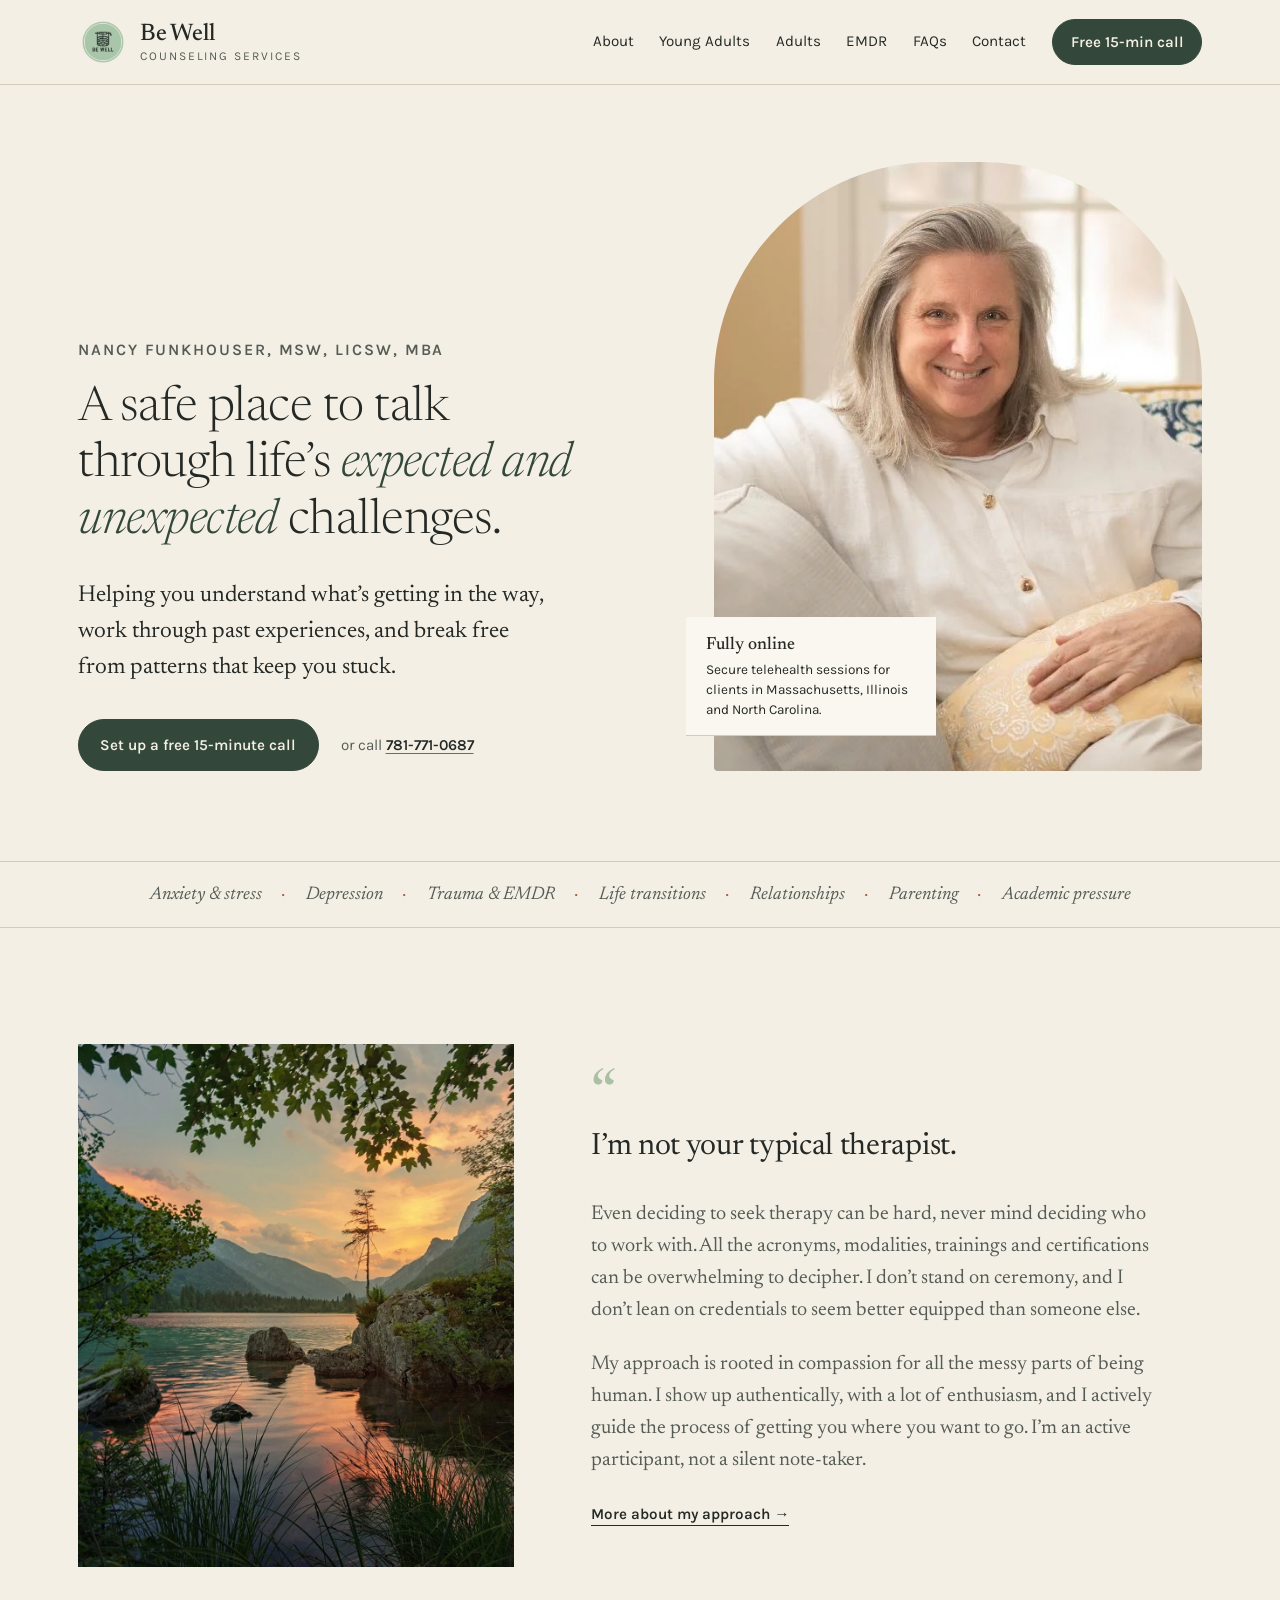
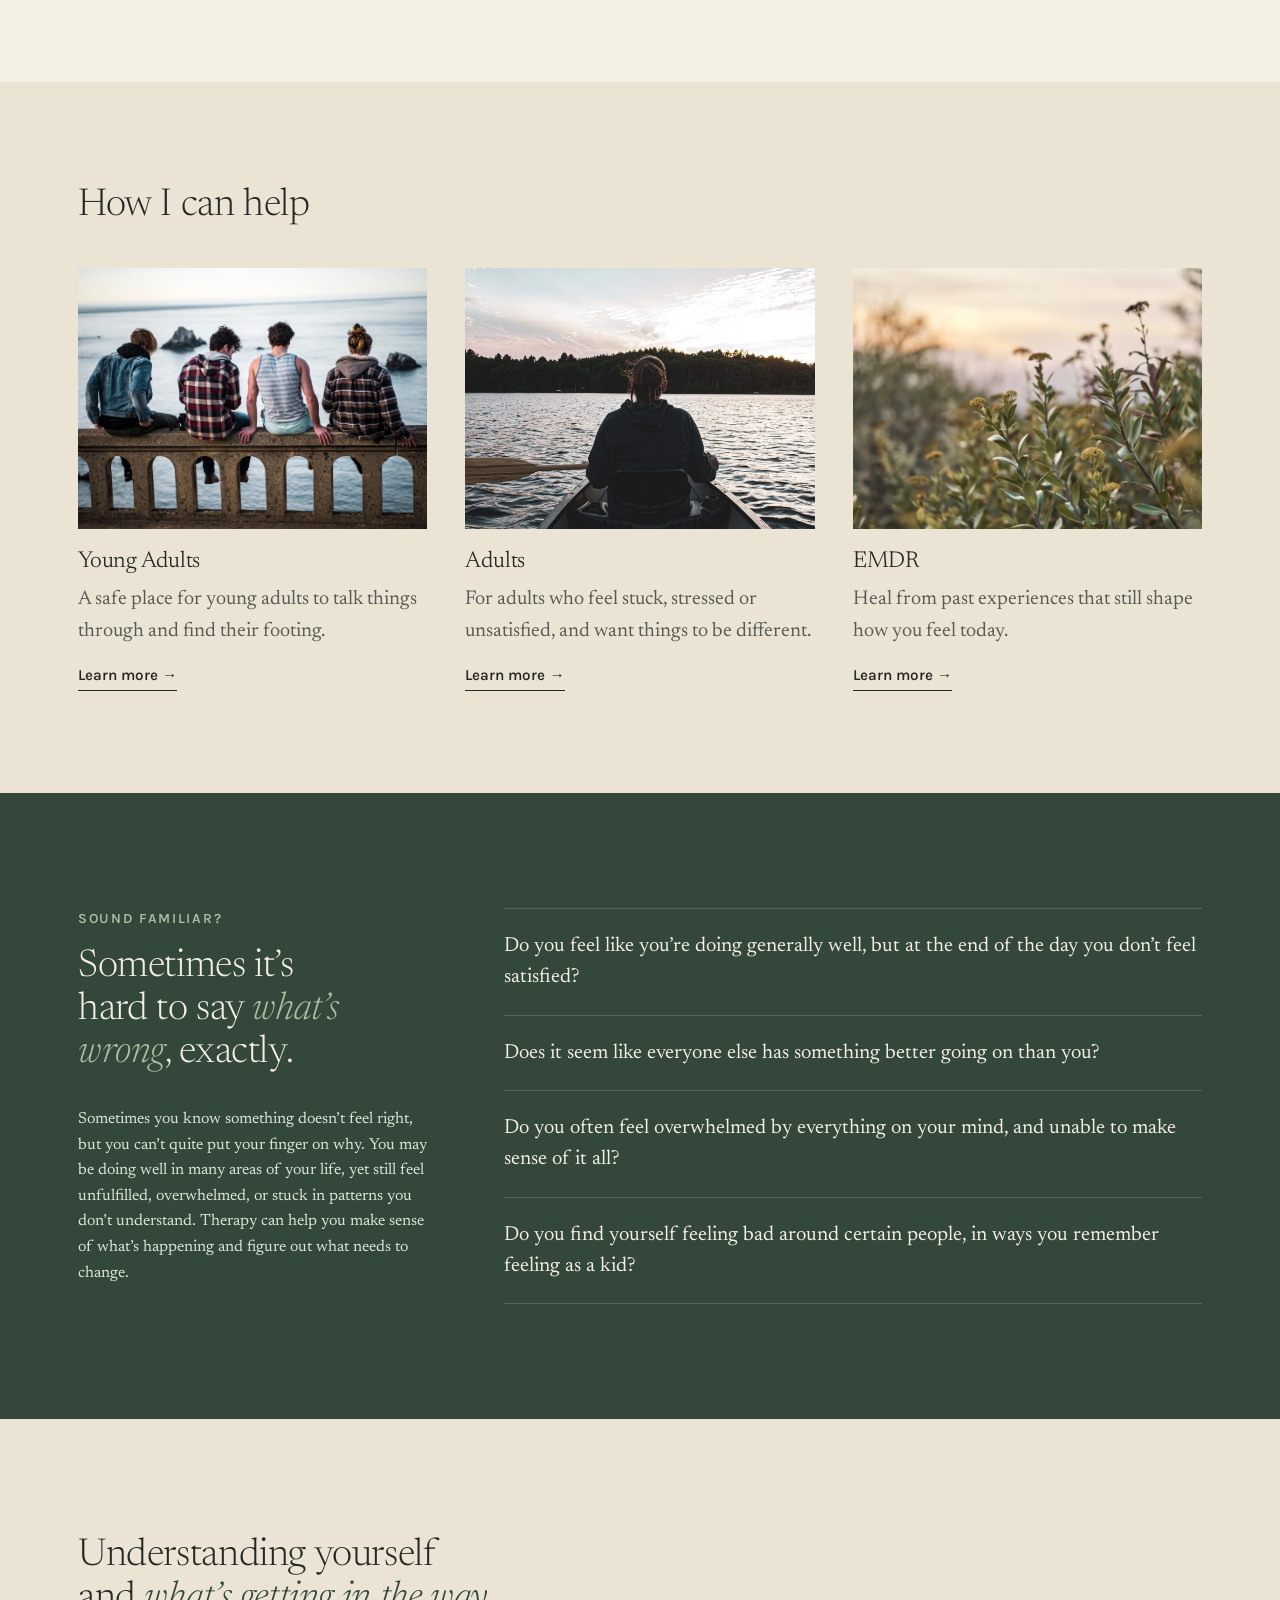
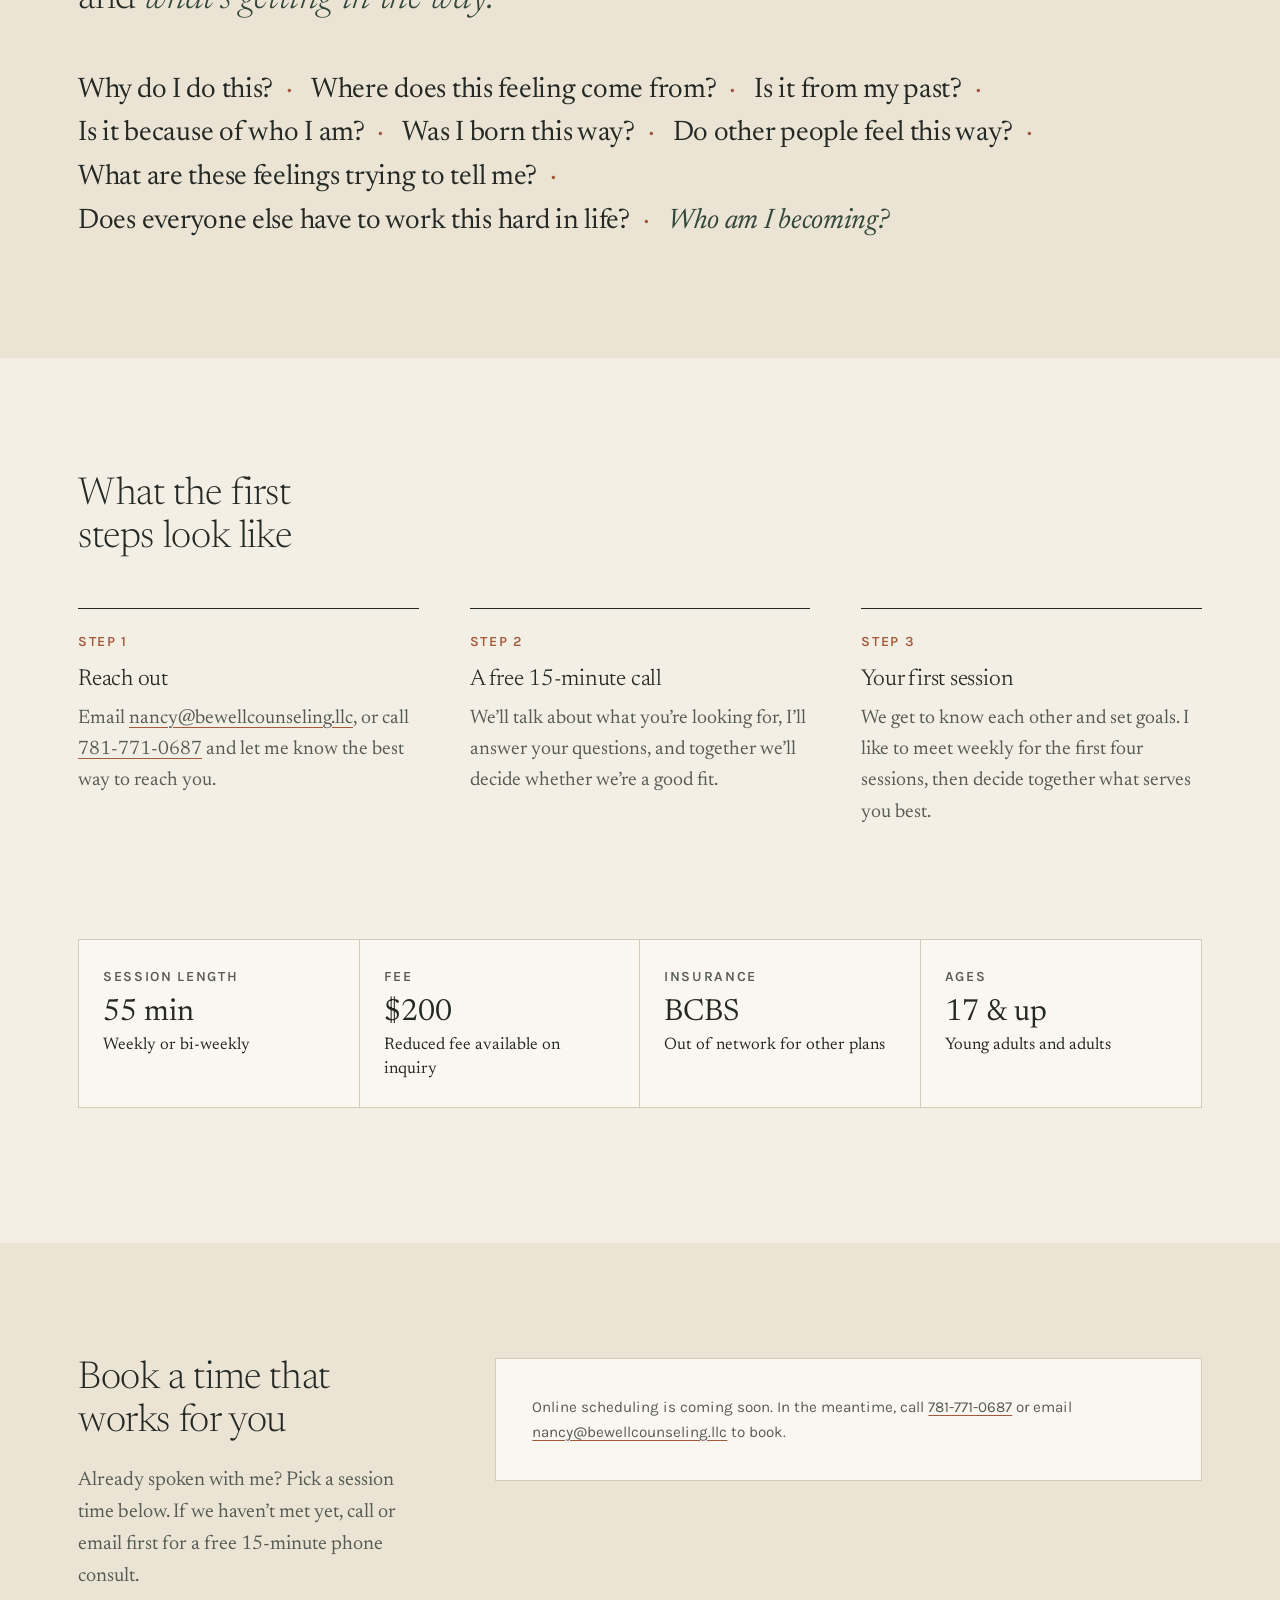
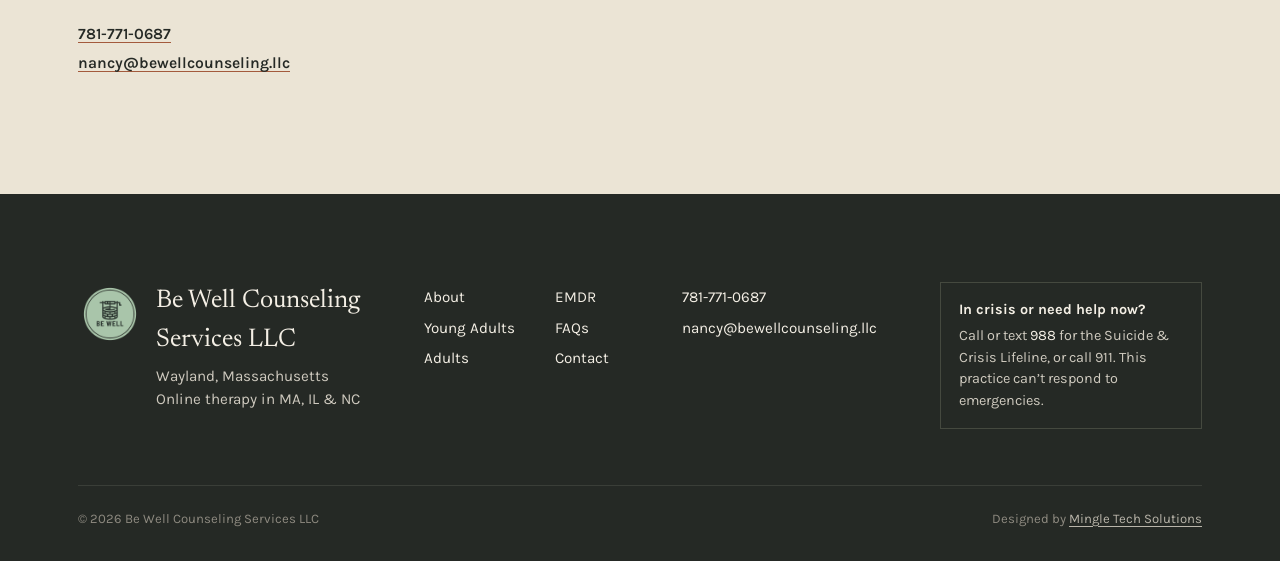
==== index.html @ 7d150161 "Broaden About intro and add SEO/AIO groundwork - About: new, broader intro describing who Nancy work" ====
<!doctype html>
<html lang="en">
<head>
  <meta charset="utf-8">
  <meta name="viewport" content="width=device-width, initial-scale=1">
  <title>Be Well Counseling Services | Online Therapy &amp; EMDR in MA, IL &amp; NC</title>
  <meta name="description" content="Online therapy and EMDR with Nancy Funkhouser, LICSW, for adults and young adults in Massachusetts, Illinois and North Carolina. Free 15-minute call.">
  <link rel="canonical" href="https://www.bewellcounseling.llc/">
  <meta name="robots" content="index, follow, max-image-preview:large">
  <meta name="theme-color" content="#33473a">
  <meta property="og:type" content="website">
  <meta property="og:site_name" content="Be Well Counseling Services">
  <meta property="og:locale" content="en_US">
  <meta property="og:title" content="Be Well Counseling Services | Online Therapy &amp; EMDR in MA, IL &amp; NC">
  <meta property="og:description" content="Online therapy and EMDR with Nancy Funkhouser, LICSW, for adults and young adults in Massachusetts, Illinois and North Carolina. Free 15-minute call.">
  <meta property="og:url" content="https://www.bewellcounseling.llc/">
  <meta property="og:image" content="https://www.bewellcounseling.llc/assets/img/og-image.jpg">
  <meta property="og:image:width" content="1200">
  <meta property="og:image:height" content="630">
  <meta property="og:image:alt" content="Nancy Funkhouser, LICSW, smiling on a sofa">
  <meta name="twitter:card" content="summary_large_image">
  <meta name="twitter:title" content="Be Well Counseling Services | Online Therapy &amp; EMDR in MA, IL &amp; NC">
  <meta name="twitter:description" content="Online therapy and EMDR with Nancy Funkhouser, LICSW, for adults and young adults in Massachusetts, Illinois and North Carolina. Free 15-minute call.">
  <meta name="twitter:image" content="https://www.bewellcounseling.llc/assets/img/og-image.jpg">
  <link rel="icon" href="assets/img/logo.png">
  <link rel="apple-touch-icon" href="assets/img/logo.png">
  <link rel="preconnect" href="https://fonts.googleapis.com">
  <link rel="preconnect" href="https://fonts.gstatic.com" crossorigin>
  <link href="https://fonts.googleapis.com/css2?family=Karla:wght@400;500;600&family=Newsreader:ital,opsz,wght@0,6..72,300..600;1,6..72,300..600&display=swap" rel="stylesheet">
  <link rel="stylesheet" href="assets/css/site.css">
  <script>document.documentElement.classList.add("js");</script>
  <script type="application/ld+json">
{
  "@context": "https://schema.org",
  "@graph": [
    {
      "@type": [
        "MedicalBusiness",
        "ProfessionalService"
      ],
      "@id": "https://www.bewellcounseling.llc/#practice",
      "name": "Be Well Counseling Services LLC",
      "alternateName": "Be Well Counseling Services",
      "url": "https://www.bewellcounseling.llc/",
      "logo": "https://www.bewellcounseling.llc/assets/img/logo.png",
      "image": "https://www.bewellcounseling.llc/assets/img/og-image.jpg",
      "description": "Online therapy and EMDR for adults and young adults (17+) in Massachusetts, Illinois and North Carolina with Nancy Funkhouser, MSW, LICSW, MBA.",
      "telephone": "+1-781-771-0687",
      "email": "nancy@bewellcounseling.llc",
      "address": {
        "@type": "PostalAddress",
        "addressLocality": "Wayland",
        "addressRegion": "MA",
        "addressCountry": "US"
      },
      "areaServed": [
        {
          "@type": "State",
          "name": "Massachusetts"
        },
        {
          "@type": "State",
          "name": "Illinois"
        },
        {
          "@type": "State",
          "name": "North Carolina"
        }
      ],
      "priceRange": "$200 per 55-minute session",
      "paymentAccepted": "Credit card, HSA, FSA, BCBS insurance",
      "isAcceptingNewPatients": true,
      "medicalSpecialty": "Psychiatric",
      "founder": {
        "@id": "https://www.bewellcounseling.llc/#nancy"
      },
      "employee": {
        "@id": "https://www.bewellcounseling.llc/#nancy"
      },
      "knowsAbout": [
        "Anxiety",
        "Depression",
        "Trauma",
        "EMDR therapy",
        "Stress",
        "Life transitions",
        "Relationships",
        "Parenting",
        "Young adult therapy",
        "Online therapy"
      ],
      "hasOfferCatalog": {
        "@type": "OfferCatalog",
        "name": "Therapy services",
        "itemListElement": [
          {
            "@type": "Offer",
            "itemOffered": {
              "@type": "Service",
              "name": "Therapy for adults",
              "url": "https://www.bewellcounseling.llc/adults.html",
              "serviceType": "Online therapy"
            }
          },
          {
            "@type": "Offer",
            "itemOffered": {
              "@type": "Service",
              "name": "Therapy for young adults (17+)",
              "url": "https://www.bewellcounseling.llc/young-adults.html",
              "serviceType": "Online therapy"
            }
          },
          {
            "@type": "Offer",
            "itemOffered": {
              "@type": "Service",
              "name": "EMDR therapy",
              "url": "https://www.bewellcounseling.llc/emdr.html",
              "serviceType": "Online therapy"
            }
          }
        ]
      }
    },
    {
      "@type": "Person",
      "@id": "https://www.bewellcounseling.llc/#nancy",
      "name": "Nancy Funkhouser",
      "honorificSuffix": "MSW, LICSW, MBA",
      "jobTitle": "Licensed Independent Clinical Social Worker",
      "url": "https://www.bewellcounseling.llc/about.html",
      "image": "https://www.bewellcounseling.llc/assets/img/nancy-wide.jpg",
      "worksFor": {
        "@id": "https://www.bewellcounseling.llc/#practice"
      },
      "alumniOf": [
        {
          "@type": "CollegeOrUniversity",
          "name": "Boston College"
        },
        {
          "@type": "CollegeOrUniversity",
          "name": "Simmons College"
        },
        {
          "@type": "CollegeOrUniversity",
          "name": "St. Lawrence University"
        }
      ],
      "memberOf": {
        "@type": "Organization",
        "name": "National Association of Social Workers"
      },
      "hasCredential": [
        {
          "@type": "EducationalOccupationalCredential",
          "credentialCategory": "license",
          "name": "Licensed Independent Clinical Social Worker (LICSW)",
          "recognizedBy": [
            {
              "@type": "State",
              "name": "Massachusetts"
            },
            {
              "@type": "State",
              "name": "Illinois"
            },
            {
              "@type": "State",
              "name": "North Carolina"
            }
          ]
        },
        {
          "@type": "EducationalOccupationalCredential",
          "credentialCategory": "certification",
          "name": "EMDRIA Certified EMDR Therapist",
          "recognizedBy": {
            "@type": "Organization",
            "name": "EMDR International Association"
          }
        }
      ],
      "knowsAbout": [
        "EMDR therapy",
        "Anxiety",
        "Depression",
        "Trauma",
        "Cognitive Behavioral Therapy",
        "Solution-Focused Therapy",
        "Positive Psychology"
      ]
    },
    {
      "@type": "WebSite",
      "@id": "https://www.bewellcounseling.llc/#website",
      "url": "https://www.bewellcounseling.llc/",
      "name": "Be Well Counseling Services",
      "publisher": {
        "@id": "https://www.bewellcounseling.llc/#practice"
      },
      "inLanguage": "en-US"
    }
  ]
}
  </script>
  <script type="application/ld+json">
{
  "@context": "https://schema.org",
  "@type": "WebPage",
  "@id": "https://www.bewellcounseling.llc/#webpage",
  "url": "https://www.bewellcounseling.llc/",
  "name": "Be Well Counseling Services | Online Therapy & EMDR in MA, IL & NC",
  "description": "Online therapy and EMDR with Nancy Funkhouser, LICSW, for adults and young adults in Massachusetts, Illinois and North Carolina. Free 15-minute call.",
  "isPartOf": {
    "@id": "https://www.bewellcounseling.llc/#website"
  },
  "about": {
    "@id": "https://www.bewellcounseling.llc/#practice"
  },
  "inLanguage": "en-US"
}
  </script>
</head>
<body>
  <a class="skip" href="#main">Skip to content</a>

  <header class="site-header">
    <div class="wrap">
      <a class="brand" href="index.html">
        <img src="assets/img/logo.png" alt="" width="50" height="50">
        <span><strong>Be Well</strong><small>Counseling Services</small></span>
      </a>
      <button class="menu-toggle" aria-expanded="false" aria-controls="site-nav"><span>Menu</span></button>
      <nav class="nav" id="site-nav" aria-label="Main">
        <a href="about.html">About</a>
        <a href="young-adults.html">Young Adults</a>
        <a href="adults.html">Adults</a>
        <a href="emdr.html">EMDR</a>
        <a href="faqs.html">FAQs</a>
        <a href="contact.html">Contact</a>
        <a class="btn" href="contact.html">Free 15-min call</a>
      </nav>
    </div>
  </header>

  <main id="main">
    <section class="hero">
      <div class="wrap">
        <div>
          <p class="label hero__name">Nancy Funkhouser, MSW, LICSW, MBA</p>
          <h1>A safe place to talk through life’s <em>expected and unexpected</em> challenges.</h1>
          <p class="hero__lede">Helping you understand what’s getting in the way, work through past experiences, and break free from patterns that keep you stuck.</p>
          <div class="hero__actions">
            <a class="btn" href="contact.html">Set up a free 15-minute call</a>
            <span class="hero__phone">or call <a href="tel:+17817710687">781-771-0687</a></span>
          </div>
        </div>
        <figure class="hero__figure">
          <img src="assets/img/nancy.jpg" alt="Nancy Funkhouser smiling, seated on a sofa in a sunlit room" width="1080" height="720">
          <figcaption><b>Fully online</b>Secure telehealth sessions for clients in Massachusetts, Illinois and North Carolina.</figcaption>
        </figure>
      </div>
    </section>

    <div class="concerns" aria-label="Areas of focus">
      <ul>
        <li>Anxiety &amp; stress</li>
        <li>Depression</li>
        <li>Trauma &amp; EMDR</li>
        <li>Life transitions</li>
        <li>Relationships</li>
        <li>Parenting</li>
        <li>Academic pressure</li>
      </ul>
    </div>

    <section class="intro">
      <div class="wrap">
        <figure class="intro__photo reveal">
          <img src="assets/img/calm-water.jpg" alt="Still water at dusk, framed by trees and mountains" width="1800" height="1200" loading="lazy">
        </figure>
        <div class="reveal">
          <blockquote>I’m not your typical therapist.</blockquote>
          <p>Even deciding to seek therapy can be hard, never mind deciding who to work with. All the acronyms, modalities, trainings and certifications can be overwhelming to decipher. I don’t stand on ceremony, and I don’t lean on credentials to seem better equipped than someone else.</p>
          <p>My approach is rooted in compassion for all the messy parts of being human. I show up authentically, with a lot of enthusiasm, and I actively guide the process of getting you where you want to go. I’m an active participant, not a silent note-taker.</p>
          <a class="arrow-link" href="about.html">More about my approach</a>
        </div>
      </div>
    </section>

    <section class="services" aria-labelledby="services-title">
      <div class="wrap">
        <h2 id="services-title">How I can help</h2>
        <ul class="service-cards">
          <li class="reveal">
            <a href="young-adults.html">
              <img src="assets/img/young-adults-ocean.jpg" alt="Four young people sitting on a stone wall looking out at the ocean" loading="lazy">
              <h3>Young Adults</h3>
              <p>A safe place for young adults to talk things through and find their footing.</p>
              <span class="arrow-link">Learn more</span>
            </a>
          </li>
          <li class="reveal">
            <a href="adults.html">
              <img src="assets/img/kayak.jpg" alt="A person paddling a canoe across a quiet lake" loading="lazy">
              <h3>Adults</h3>
              <p>For adults who feel stuck, stressed or unsatisfied, and want things to be different.</p>
              <span class="arrow-link">Learn more</span>
            </a>
          </li>
          <li class="reveal">
            <a href="emdr.html">
              <img src="assets/img/leaves.jpg" alt="Wild plants catching soft evening light" loading="lazy">
              <h3>EMDR</h3>
              <p>Heal from past experiences that still shape how you feel today.</p>
              <span class="arrow-link">Learn more</span>
            </a>
          </li>
        </ul>
      </div>
    </section>

    <section class="questions">
      <div class="wrap">
        <div>
          <p class="label">Sound familiar?</p>
          <h2>Sometimes it’s hard to say <em>what’s wrong</em>, exactly.</h2>
          <p class="note">Sometimes you know something doesn’t feel right, but you can’t quite put your finger on why. You may be doing well in many areas of your life, yet still feel unfulfilled, overwhelmed, or stuck in patterns you don’t understand. Therapy can help you make sense of what’s happening and figure out what needs to change.</p>
        </div>
        <ol>
          <li class="reveal">Do you feel like you’re doing generally well, but at the end of the day you don’t feel satisfied?</li>
          <li class="reveal">Does it seem like everyone else has something better going on than you?</li>
          <li class="reveal">Do you often feel overwhelmed by everything on your mind, and unable to make sense of it all?</li>
          <li class="reveal">Do you find yourself feeling bad around certain people, in ways you remember feeling as a kid?</li>
        </ol>
      </div>
    </section>

    <section class="explore" aria-labelledby="explore-title">
      <div class="wrap">
        <h2 id="explore-title">Understanding yourself and <em>what’s getting in the way.</em></h2>
        <ul class="explore__qs reveal">
          <li>Why do I do this?</li>
          <li>Where does this feeling come from?</li>
          <li>Is it from my past?</li>
          <li>Is it because of who I am?</li>
          <li>Was I born this way?</li>
          <li>Do other people feel this way?</li>
          <li>What are these feelings trying to tell me?</li>
          <li>Does everyone else have to work this hard in life?</li>
          <li class="explore__last">Who am I becoming?</li>
        </ul>
      </div>
    </section>

    <section class="process" aria-labelledby="process-title">
      <div class="wrap">
        <div class="section-head">
          <div>
            <h2 id="process-title">What the first steps look like</h2>
          </div>
        </div>
        <ol class="steps">
          <li class="reveal">
            <h3>Reach out</h3>
            <p>Email <a href="mailto:nancy@bewellcounseling.llc">nancy@bewellcounseling.llc</a>, or call <a href="tel:+17817710687">781-771-0687</a> and let me know the best way to reach you.</p>
          </li>
          <li class="reveal">
            <h3>A free 15-minute call</h3>
            <p>We’ll talk about what you’re looking for, I’ll answer your questions, and together we’ll decide whether we’re a good fit.</p>
          </li>
          <li class="reveal">
            <h3>Your first session</h3>
            <p>We get to know each other and set goals. I like to meet weekly for the first four sessions, then decide together what serves you best.</p>
          </li>
        </ol>

        <dl class="facts reveal">
          <div><dt>Session length</dt><dd><b>55 min</b>Weekly or bi-weekly</dd></div>
          <div><dt>Fee</dt><dd><b>$200</b>Reduced fee available on inquiry</dd></div>
          <div><dt>Insurance</dt><dd><b>BCBS</b>Out of network for other plans</dd></div>
          <div><dt>Ages</dt><dd><b>17 &amp; up</b>Young adults and adults</dd></div>
        </dl>
      </div>
    </section>

    <section class="booking" id="book" aria-labelledby="book-title">
      <div class="wrap">
        <div class="booking__aside">
          <h2 id="book-title">Book a time that works for you</h2>
          <p>Already spoken with me? Pick a session time below. If we haven’t met yet, call or email first for a free 15-minute phone consult.</p>
          <div class="booking__contact">
            <a href="tel:+17817710687">781-771-0687</a><br>
            <a href="mailto:nancy@bewellcounseling.llc">nancy@bewellcounseling.llc</a>
          </div>
        </div>
        <div class="booking__widget" id="booking-embed">
            <!-- Booking embed goes here (replaces this placeholder) -->
            <p class="booking__fallback">Online scheduling is coming soon. In the meantime, call <a href="tel:+17817710687">781-771-0687</a> or email <a href="mailto:nancy@bewellcounseling.llc">nancy@bewellcounseling.llc</a> to book.</p>
          </div>
      </div>
    </section>
  </main>

  <footer class="site-footer">
    <div class="wrap">
      <div class="footer-top">
        <div class="footer-brand">
          <img src="assets/img/logo.png" alt="" width="64" height="64">
          <p><strong>Be Well Counseling Services LLC</strong>Wayland, Massachusetts<br>Online therapy in MA, IL &amp; NC</p>
        </div>
        <nav aria-label="Footer">
          <ul class="footer-links">
            <li><a href="about.html">About</a></li>
            <li><a href="young-adults.html">Young Adults</a></li>
            <li><a href="adults.html">Adults</a></li>
            <li><a href="emdr.html">EMDR</a></li>
            <li><a href="faqs.html">FAQs</a></li>
            <li><a href="contact.html">Contact</a></li>
          </ul>
        </nav>
        <ul>
          <li><a href="tel:+17817710687">781-771-0687</a></li>
          <li><a href="mailto:nancy@bewellcounseling.llc">nancy@bewellcounseling.llc</a></li>
        </ul>
        <div class="crisis">
          <b>In crisis or need help now?</b>
          Call or text <a href="tel:988">988</a> for the Suicide &amp; Crisis Lifeline, or call 911. This practice can’t respond to emergencies.
        </div>
      </div>
      <div class="footer-bottom">
        <span>© <span data-year>2026</span> Be Well Counseling Services LLC</span>
        <span>Designed by <a href="https://mingletechsolutions.com" target="_blank" rel="noopener">Mingle Tech Solutions</a></span>
      </div>
    </div>
  </footer>

  <script src="assets/js/site.js"></script>
</body>
</html>
---- assets/css/site.css ----
/* Be Well Counseling Services: site styles */

:root {
  --paper: #f4efe5;
  --paper-deep: #ebe4d5;
  --card: #faf7f1;
  --ink: #252925;
  --ink-soft: #565c55;
  --sage: #a9c0a4;
  --sage-pale: #dbe5d6;
  --moss: #33473a;
  --moss-deep: #26362c;
  --clay: #a35a3c;
  --rule: #d4cab8;

  --serif: "Newsreader", "Iowan Old Style", Georgia, serif;
  --sans: "Karla", "Helvetica Neue", Arial, sans-serif;

  --wrap: 1220px;
  --gutter: clamp(20px, 4vw, 48px);
}

*, *::before, *::after { box-sizing: border-box; }

html { -webkit-text-size-adjust: 100%; scroll-behavior: smooth; }

body {
  margin: 0;
  background: var(--paper);
  color: var(--ink);
  font-family: var(--serif);
  font-size: clamp(18px, 1.05vw + 12px, 20px);
  line-height: 1.6;
  font-optical-sizing: auto;
  -webkit-font-smoothing: antialiased;
}

img { display: block; max-width: 100%; height: auto; }

a { color: inherit; text-decoration-color: var(--clay); text-decoration-thickness: 1px; text-underline-offset: 0.2em; }
a:hover { color: var(--clay); }

:focus-visible { outline: 2px solid var(--clay); outline-offset: 3px; }

h1, h2, h3, h4 { font-weight: 350; line-height: 1.12; margin: 0 0 0.5em; letter-spacing: -0.01em; }
h1 { font-size: clamp(2.2rem, 4.2vw, 3.6rem); font-weight: 300; line-height: 1.16; letter-spacing: -0.01em; }
h2 { font-size: clamp(1.8rem, 3vw, 2.6rem); font-weight: 300; }
h3 { font-size: clamp(1.4rem, 1.8vw, 1.7rem); }
h1, h2, h3 { text-wrap: balance; }
h1 em, h2 em, h3 em { font-style: italic; color: var(--moss); }

p { margin: 0 0 1.1em; }

.wrap { width: 100%; max-width: var(--wrap); margin: 0 auto; padding: 0 var(--gutter); }

.label {
  font-family: var(--sans);
  font-size: 0.875rem;
  font-weight: 600;
  letter-spacing: 0.12em;
  text-transform: uppercase;
  color: var(--ink-soft);
}

.skip { position: absolute; left: -999px; top: 0; background: var(--ink); color: var(--paper); padding: 10px 16px; z-index: 50; font-family: var(--sans); }
.skip:focus { left: 12px; top: 12px; }

/* ---------- Buttons ---------- */

.btn {
  display: inline-flex; align-items: center; gap: 0.6em;
  font-family: var(--sans); font-size: 0.95rem; font-weight: 600;
  padding: 0.85em 1.4em;
  background: var(--moss); color: var(--paper);
  border: 1px solid var(--moss);
  border-radius: 999px;
  text-decoration: none;
  transition: background 0.2s, color 0.2s, border-color 0.2s;
}
.btn:hover { background: var(--moss-deep); border-color: var(--moss-deep); color: var(--paper); }
.btn--ghost { background: transparent; color: var(--ink); border-color: var(--ink); }
.btn--ghost:hover { background: var(--ink); color: var(--paper); border-color: var(--ink); }
.btn--light { background: var(--paper); color: var(--moss-deep); border-color: var(--paper); }
.btn--light:hover { background: var(--sage-pale); border-color: var(--sage-pale); color: var(--moss-deep); }

.arrow-link {
  font-family: var(--sans); font-weight: 600; font-size: 0.95rem;
  text-decoration: none; border-bottom: 1px solid currentColor; padding-bottom: 2px;
}
.arrow-link::after { content: " →"; }

/* ---------- Header ---------- */

.site-header { position: relative; z-index: 20; border-bottom: 1px solid var(--rule); background: var(--paper); }
.site-header .wrap { display: flex; align-items: center; justify-content: space-between; gap: 24px; min-height: 84px; }

.brand { display: flex; align-items: center; gap: 12px; text-decoration: none; }
.brand img { width: 50px; height: 50px; }
.brand span { display: flex; flex-direction: column; line-height: 1.1; }
.brand strong { font-weight: 500; font-size: 1.5rem; letter-spacing: -0.01em; }
.brand small { font-family: var(--sans); font-size: 0.75rem; letter-spacing: 0.16em; text-transform: uppercase; color: var(--ink-soft); margin-top: 3px; }

.nav { display: flex; align-items: center; gap: clamp(14px, 2vw, 30px); font-family: var(--sans); font-size: 0.95rem; }
.nav a { text-decoration: none; padding: 6px 0; border-bottom: 1px solid transparent; white-space: nowrap; }
.nav a:hover { color: var(--ink); border-bottom-color: var(--clay); }
.nav a[aria-current="page"] { border-bottom-color: var(--ink); }
.nav .btn { padding: 0.65em 1.15em; border-bottom: 1px solid var(--moss); }
.nav .btn:hover { color: var(--paper); }

.menu-toggle { display: none; }

@media (max-width: 960px) {
  .menu-toggle {
    display: inline-flex; align-items: center; gap: 8px;
    font-family: var(--sans); font-weight: 600; font-size: 0.9rem;
    background: none; border: 1px solid var(--ink); border-radius: 999px;
    padding: 8px 16px; color: var(--ink); cursor: pointer;
  }
  .nav {
    position: absolute; top: 100%; left: 0; right: 0;
    flex-direction: column; align-items: stretch; gap: 0;
    background: var(--paper); border-bottom: 1px solid var(--rule);
    padding: 8px var(--gutter) 24px;
    display: none;
  }
  .nav.is-open { display: flex; }
  .nav a { padding: 14px 0; border-bottom: 1px solid var(--rule); font-size: 1.05rem; }
  .nav a[aria-current="page"] { border-bottom-color: var(--rule); color: var(--clay); }
  .nav .btn { margin-top: 18px; justify-content: center; border-bottom: 1px solid var(--moss); }
}

/* ---------- Home: hero ---------- */

.hero { padding: clamp(40px, 6vw, 88px) 0 clamp(56px, 7vw, 104px); }
.hero .wrap { display: grid; grid-template-columns: 1.08fr 0.92fr; gap: clamp(32px, 5vw, 80px); align-items: end; }
.hero__name { font-size: 1rem; }
.hero h1 { margin: 18px 0 28px; font-size: clamp(2.1rem, 3.8vw, 3.3rem); }
.hero__lede { font-size: 1.15em; line-height: 1.55; color: var(--ink); max-width: 36ch; margin-bottom: 14px; }
.hero__actions { display: flex; flex-wrap: wrap; gap: 14px 22px; align-items: center; margin-top: 34px; }
.hero__phone { font-family: var(--sans); font-size: 0.95rem; color: var(--ink-soft); }
.hero__phone a { color: var(--ink); font-weight: 600; }

.hero__figure { margin: 0; position: relative; }
.hero__figure img { aspect-ratio: 4 / 5; object-fit: cover; object-position: 50% center; width: 100%; border-radius: 220px 220px 4px 4px; }
.hero__figure figcaption {
  position: absolute; left: -28px; bottom: 36px;
  background: var(--card); padding: 16px 20px; max-width: 250px;
  font-family: var(--sans); font-size: 0.85rem; line-height: 1.45;
  box-shadow: 0 1px 0 var(--rule);
}
.hero__figure figcaption b { display: block; font-family: var(--serif); font-weight: 500; font-size: 1.1rem; margin-bottom: 2px; }

@media (max-width: 860px) {
  .hero .wrap { grid-template-columns: 1fr; }
  .hero__figure { max-width: 520px; }
  .hero__figure figcaption { left: 16px; bottom: 16px; }
}

/* ---------- Ticker of concerns ---------- */

.concerns { border-top: 1px solid var(--rule); border-bottom: 1px solid var(--rule); overflow: hidden; }
.concerns ul {
  list-style: none; margin: 0; padding: 18px 0;
  display: flex; flex-wrap: wrap; justify-content: center; gap: 8px 0;
  font-style: italic; font-size: 1.15rem; color: var(--ink-soft);
}
.concerns li { padding: 0 22px; position: relative; }
.concerns li + li::before { content: "·"; position: absolute; left: -3px; color: var(--clay); font-style: normal; }

/* ---------- Home: intro with Nancy ---------- */

.intro { padding: clamp(72px, 9vw, 130px) 0; }
.intro .wrap { display: grid; grid-template-columns: 5fr 7fr; gap: clamp(36px, 6vw, 96px); align-items: center; }
.intro__photo { margin: 0; }
.intro__photo img { aspect-ratio: 5 / 6; object-fit: cover; object-position: 40% center; width: 100%; }
.intro__photo figcaption { font-family: var(--sans); font-size: 0.85rem; color: var(--ink-soft); margin-top: 12px; }
.intro blockquote { margin: 0 0 32px; font-size: clamp(1.5rem, 2.4vw, 2.1rem); line-height: 1.3; letter-spacing: -0.01em; }
.intro blockquote::before { content: "“"; display: block; font-size: 4rem; line-height: 0.6; color: var(--sage); margin-bottom: 8px; }
.intro p { color: var(--ink-soft); max-width: 52ch; }

@media (max-width: 860px) { .intro .wrap { grid-template-columns: 1fr; } .intro__photo { max-width: 460px; } }

/* ---------- Home: services ---------- */

.services { padding: clamp(64px, 8vw, 112px) 0; background: var(--paper-deep); }
.services h2 { margin: 0 0 40px; }

.section-head { display: flex; justify-content: space-between; align-items: end; gap: 24px; flex-wrap: wrap; margin-bottom: 48px; }
.section-head h2 { margin: 0; max-width: 16ch; }
.section-head p { max-width: 38ch; color: var(--ink-soft); margin: 0; }

.service-cards { list-style: none; margin: 0; padding: 0; display: grid; grid-template-columns: repeat(3, 1fr); gap: clamp(24px, 3vw, 40px); }
.service-cards a { display: flex; flex-direction: column; height: 100%; text-decoration: none; color: inherit; }
.service-cards img { width: 100%; aspect-ratio: 4 / 3; object-fit: cover; margin-bottom: 20px; }
.service-cards h3 { margin: 0 0 8px; transition: color 0.2s; }
.service-cards p { margin: 0 0 16px; flex-grow: 1; color: var(--ink-soft); }
.service-cards .arrow-link { align-self: flex-start; }
.service-cards a:hover .arrow-link { color: var(--clay); }
.service-cards a:hover h3 { color: var(--moss); }

@media (max-width: 860px) { .service-cards { grid-template-columns: 1fr; gap: 40px; } }

/* ---------- Questions band ---------- */

.questions { background: var(--moss); color: var(--paper); padding: clamp(72px, 9vw, 128px) 0; position: relative; overflow: hidden; }
.questions .label { color: var(--sage); }
.questions .wrap { display: grid; grid-template-columns: 4fr 8fr; gap: clamp(32px, 6vw, 96px); }
.questions h2 { color: var(--paper); margin-top: 12px; }
.questions h2 em { color: var(--sage); }
.questions ol { list-style: none; margin: 0; padding: 0; }
.questions li {
  font-size: clamp(1.2rem, 1.6vw, 1.4rem); line-height: 1.5;
  padding: 22px 0; border-top: 1px solid rgba(244, 239, 229, 0.18);
}
.questions li:last-child { border-bottom: 1px solid rgba(244, 239, 229, 0.18); }
.questions p { color: var(--sage-pale); }
.questions .note { margin-top: 32px; font-size: 1rem; }

@media (max-width: 860px) { .questions .wrap { grid-template-columns: 1fr; } }

/* ---------- Home: what you can explore ---------- */

.explore { background: var(--paper-deep); padding: clamp(72px, 9vw, 128px) 0; }
.explore h2 { margin: 0 0 clamp(32px, 4vw, 48px); max-width: 22ch; }
.explore__qs { list-style: none; margin: 0; padding: 0; max-width: 1040px; font-size: clamp(1.35rem, 2.2vw, 1.9rem); line-height: 1.55; letter-spacing: -0.01em; color: var(--ink); }
.explore__qs li { display: inline; }
.explore__qs li:not(:last-child)::after { content: "·"; margin: 0 0.45em; color: var(--clay); }
.explore__last { font-style: italic; color: var(--moss); }
@media (min-width: 760px) { .explore__qs li { white-space: nowrap; } }

/* ---------- Process ---------- */

.process { padding: clamp(72px, 9vw, 128px) 0; }
.steps { list-style: none; margin: 0; padding: 0; display: grid; grid-template-columns: repeat(3, 1fr); gap: clamp(24px, 4vw, 56px); counter-reset: step; }
.steps li { counter-increment: step; border-top: 1px solid var(--ink); padding-top: 22px; }
.steps li::before { content: "Step " counter(step); display: block; font-family: var(--sans); font-size: 0.875rem; font-weight: 600; letter-spacing: 0.12em; text-transform: uppercase; color: var(--clay); margin-bottom: 14px; }
.steps h3 { margin-bottom: 10px; }
.steps p { color: var(--ink-soft); font-size: 0.98em; }

.facts { margin-top: clamp(56px, 7vw, 96px); display: grid; grid-template-columns: repeat(4, 1fr); border: 1px solid var(--rule); background: var(--card); }
.facts div { padding: 26px 24px; border-right: 1px solid var(--rule); }
.facts div:last-child { border-right: 0; }
.facts dt { font-family: var(--sans); font-size: 0.875rem; font-weight: 600; letter-spacing: 0.12em; text-transform: uppercase; color: var(--ink-soft); margin-bottom: 8px; }
.facts dd { margin: 0; font-size: 1.05rem; line-height: 1.4; }
.facts dd b { display: block; font-weight: 400; font-size: 1.9rem; line-height: 1.1; margin-bottom: 4px; }

@media (max-width: 860px) {
  .steps { grid-template-columns: 1fr; }
  .facts { grid-template-columns: 1fr 1fr; }
  .facts div { border-bottom: 1px solid var(--rule); }
  .facts div:nth-child(even) { border-right: 0; }
  .facts div:nth-last-child(-n+2) { border-bottom: 0; }
}
@media (max-width: 480px) {
  .facts { grid-template-columns: 1fr; }
  .facts div, .facts div:nth-last-child(-n+2) { border-right: 0; border-bottom: 1px solid var(--rule); }
  .facts div:last-child { border-bottom: 0; }
}

/* ---------- Booking ---------- */

.booking { padding: clamp(72px, 9vw, 120px) 0; background: var(--paper-deep); }
.booking .wrap { display: grid; grid-template-columns: 4fr 8fr; gap: clamp(32px, 5vw, 72px); align-items: start; }
.booking h2 { margin-top: 0; }
.booking__aside p { color: var(--ink-soft); }
.booking__contact { margin-top: 28px; font-family: var(--sans); font-size: 0.98rem; line-height: 1.9; }
.booking__contact a { font-weight: 600; }
.booking__widget { background: var(--card); border: 1px solid var(--rule); padding: clamp(12px, 2vw, 24px); }
.booking__fallback { margin: 0; font-family: var(--sans); font-size: 0.95rem; color: var(--ink-soft); padding: 12px; }

@media (max-width: 860px) { .booking .wrap { grid-template-columns: 1fr; } }

/* ---------- Interior pages ---------- */

.page-hero { position: relative; color: var(--paper); min-height: clamp(380px, 52vh, 560px); display: flex; align-items: flex-end; overflow: hidden; }
.page-hero > img { position: absolute; inset: 0; width: 100%; height: 100%; object-fit: cover; }
.page-hero::after {
  content: ""; position: absolute; inset: 0;
  background:
    linear-gradient(90deg, rgba(20, 28, 22, 0.55) 0%, rgba(20, 28, 22, 0.12) 65%),
    linear-gradient(180deg, rgba(20, 28, 22, 0) 35%, rgba(20, 28, 22, 0.6) 100%);
}
.page-hero h1 { text-shadow: 0 1px 24px rgba(0, 0, 0, 0.25); }
.page-hero .wrap { position: relative; z-index: 1; padding-bottom: clamp(36px, 5vw, 64px); }
.page-hero .label { color: var(--sage-pale); }
.page-hero h1 { margin: 0; }
.page-hero h1 em { color: var(--sage-pale); }

.page-title { padding: clamp(56px, 7vw, 100px) 0 clamp(32px, 4vw, 56px); border-bottom: 1px solid var(--rule); }
.page-title h1 { margin: 0; }

.lede-block { padding: clamp(56px, 7vw, 104px) 0; }
.lede-block .wrap { display: grid; grid-template-columns: 4fr 8fr; gap: clamp(32px, 6vw, 96px); }
.lede-block .sub { font-family: var(--sans); font-size: 0.95rem; color: var(--ink-soft); border-top: 1px solid var(--ink); padding-top: 16px; }
.lede-block .big { font-size: clamp(1.35rem, 2vw, 1.75rem); line-height: 1.4; letter-spacing: -0.005em; }
.lede-block .body { max-width: 62ch; }
.lede-block .body p:not(.big) { color: var(--ink-soft); }

@media (max-width: 860px) { .lede-block .wrap { grid-template-columns: 1fr; } }

.split { padding: clamp(56px, 7vw, 104px) 0; }
.split .wrap { display: grid; grid-template-columns: 1fr 1fr; gap: clamp(32px, 6vw, 96px); align-items: center; }
.split--flip figure { order: 2; }
.split figure { margin: 0; }
.split figure img { width: 100%; aspect-ratio: 4 / 5; object-fit: cover; }
.split figure.wide img { aspect-ratio: 3 / 2; }
.split h2 { margin-top: 0; }

@media (max-width: 860px) { .split .wrap { grid-template-columns: 1fr; } .split--flip figure { order: 0; } }

.q-list { list-style: none; margin: 24px 0 0; padding: 0; }
.q-list li { font-size: 1.05em; line-height: 1.55; padding: 16px 0 16px 34px; border-top: 1px solid var(--rule); position: relative; }
.q-list li::before { content: "?"; position: absolute; left: 0; top: 16px; font-family: var(--sans); font-style: normal; font-weight: 600; font-size: 0.8rem; color: var(--clay); width: 22px; height: 22px; border: 1px solid var(--clay); border-radius: 50%; display: grid; place-items: center; margin-top: 4px; }

.lists { padding: clamp(56px, 7vw, 104px) 0; background: var(--paper-deep); }
.lists .wrap { display: grid; grid-template-columns: 1fr 1fr; gap: clamp(36px, 6vw, 96px); }
.lists h2 { font-size: clamp(1.6rem, 2.4vw, 2.1rem); margin-bottom: 8px; }
.lists .intro-line { color: var(--ink-soft); font-size: 0.98em; }

.tick-list, .dash-list { list-style: none; margin: 20px 0 0; padding: 0; }
.tick-list li, .dash-list li { padding: 11px 0 11px 30px; border-top: 1px solid var(--rule); position: relative; line-height: 1.45; }
.dash-list li::before { content: ""; position: absolute; left: 2px; top: 1.15em; width: 14px; height: 1px; background: var(--ink-soft); }
.tick-list li::before {
  content: ""; position: absolute; left: 2px; top: 0.95em; width: 12px; height: 7px;
  border-left: 1.5px solid var(--moss); border-bottom: 1.5px solid var(--moss); transform: rotate(-45deg);
}
.cols-2 { columns: 2; column-gap: 40px; }
.cols-2 li { break-inside: avoid; }

@media (max-width: 860px) { .lists .wrap { grid-template-columns: 1fr; } }
@media (max-width: 560px) { .cols-2 { columns: 1; } }

.closing { padding: clamp(72px, 9vw, 128px) 0; text-align: left; }
.closing .wrap { max-width: 980px; }
.closing p.statement { font-size: clamp(1.5rem, 2.6vw, 2.2rem); line-height: 1.32; letter-spacing: -0.01em; margin-bottom: 36px; }
.closing p.statement em { color: var(--moss); }

/* CTA band (shared) */
.cta-band { background: var(--moss-deep); color: var(--paper); padding: clamp(56px, 7vw, 96px) 0; }
.cta-band .wrap { display: flex; justify-content: space-between; align-items: center; gap: 32px; flex-wrap: wrap; }
.cta-band h2 { color: var(--paper); margin: 0; max-width: 28ch; }
.cta-band h2 em { color: var(--sage); }
.cta-band p { color: var(--sage-pale); margin: 12px 0 0; font-family: var(--sans); font-size: 0.98rem; }
.cta-band .actions { display: flex; flex-wrap: wrap; gap: 14px; }
.cta-band .btn--ghost { color: var(--paper); border-color: rgba(244, 239, 229, 0.5); }
.cta-band .btn--ghost:hover { background: var(--paper); color: var(--moss-deep); }

/* Video embed */
.video { position: relative; aspect-ratio: 16 / 9; background: var(--ink); }
.video iframe { position: absolute; inset: 0; width: 100%; height: 100%; border: 0; }

/* ---------- About ---------- */

.about-top { padding: clamp(48px, 6vw, 88px) 0 clamp(56px, 7vw, 104px); }
.about-top .wrap { display: grid; grid-template-columns: 5fr 7fr; gap: clamp(36px, 6vw, 96px); align-items: start; }
.about-top figure { margin: 0; position: sticky; top: 24px; }
.about-top figure img { width: 100%; aspect-ratio: 4 / 5; object-fit: cover; object-position: 38% center; }
.about-top figcaption { margin-top: 16px; }
.about-top figcaption b { display: block; font-weight: 500; font-size: 1.45rem; }
.about-top figcaption span { font-family: var(--sans); font-size: 1rem; color: var(--ink-soft); }
.about-top h1 { font-size: clamp(2.3rem, 4.4vw, 3.8rem); margin: 12px 0 32px; }
.about-top .body p { color: var(--ink-soft); }
.about-top .body .about-lead { color: var(--moss); font-style: italic; font-size: clamp(1.4rem, 2vw, 1.7rem); line-height: 1.35; }

@media (max-width: 860px) { .about-top .wrap { grid-template-columns: 1fr; } .about-top figure { position: static; max-width: 440px; } }

.cv { padding: clamp(56px, 7vw, 104px) 0; background: var(--paper-deep); }
.cv .wrap { display: grid; grid-template-columns: repeat(3, 1fr); gap: clamp(28px, 4vw, 56px); }
.cv h2 { font-size: 1.5rem; border-top: 1px solid var(--ink); padding-top: 16px; }
.cv ul { list-style: none; margin: 0; padding: 0; }
.cv li { padding: 12px 0; border-bottom: 1px solid var(--rule); line-height: 1.4; }
.cv li small { display: block; font-family: var(--sans); font-size: 0.82rem; color: var(--ink-soft); margin-top: 3px; }

.cv__badge { display: flex; flex-direction: column; align-items: flex-start; gap: 16px; padding-top: 16px; }
.cv__badge img { width: 132px; height: 132px; }
.cv__badge p { font-family: var(--sans); font-size: 0.88rem; line-height: 1.5; color: var(--ink-soft); margin: 0; max-width: 30ch; }
.cert-line { display: flex; align-items: center; gap: 16px; margin-top: 24px; }
.cert-line img { width: 72px; height: 72px; }
.cert-line .label { margin: 0; line-height: 1.6; font-size: 1rem; }

@media (max-width: 860px) { .cv .wrap { grid-template-columns: 1fr; } }

.modes { padding: clamp(64px, 8vw, 120px) 0; }
.modes dl { margin: 40px 0 0; display: grid; grid-template-columns: 1fr 1fr; gap: 0 clamp(32px, 5vw, 72px); }
.modes dl div { padding: 26px 0; border-top: 1px solid var(--rule); }
.modes dt { font-size: 1.35rem; margin-bottom: 6px; }
.modes dd { margin: 0; color: var(--ink-soft); }

@media (max-width: 760px) { .modes dl { grid-template-columns: 1fr; } }

/* ---------- FAQ ---------- */

.faq { padding: clamp(48px, 6vw, 88px) 0 clamp(72px, 9vw, 128px); }
.faq .wrap { display: grid; grid-template-columns: 3fr 9fr; gap: clamp(32px, 5vw, 80px); align-items: start; }
.faq__nav { position: sticky; top: 24px; font-family: var(--sans); font-size: 0.95rem; }
.faq__nav ol { list-style: none; margin: 14px 0 0; padding: 0; }
.faq__nav li { border-top: 1px solid var(--rule); }
.faq__nav a { display: block; padding: 10px 0; text-decoration: none; }
.faq__group { margin-bottom: 64px; scroll-margin-top: 24px; }
.faq__group h2 { font-size: clamp(1.7rem, 2.6vw, 2.2rem); margin-bottom: 12px; }

.faq details { border-top: 1px solid var(--rule); }
.faq details:last-of-type { border-bottom: 1px solid var(--rule); }
.faq summary {
  list-style: none; cursor: pointer; padding: 22px 48px 22px 0; position: relative;
  font-size: 1.2rem; line-height: 1.35;
}
.faq summary::-webkit-details-marker { display: none; }
.faq summary::after {
  content: ""; position: absolute; right: 6px; top: 50%; width: 12px; height: 12px;
  border-right: 1.5px solid var(--ink); border-bottom: 1.5px solid var(--ink);
  transform: translateY(-75%) rotate(45deg); transition: transform 0.2s;
}
.faq details[open] summary::after { transform: translateY(-25%) rotate(-135deg); }
.faq summary:hover { color: var(--moss); }
.faq details > div { padding: 0 0 24px; max-width: 64ch; color: var(--ink-soft); }

@media (max-width: 860px) { .faq .wrap { grid-template-columns: 1fr; } .faq__nav { position: static; } }

/* ---------- Contact ---------- */

.contact-grid { padding: clamp(48px, 6vw, 88px) 0 clamp(72px, 9vw, 120px); }
.contact-grid .wrap { display: grid; grid-template-columns: 5fr 7fr; gap: clamp(36px, 6vw, 96px); align-items: start; }
.contact-card { border-top: 1px solid var(--ink); }
.contact-card div { padding: 22px 0; border-bottom: 1px solid var(--rule); }
.contact-card .label { display: block; margin-bottom: 6px; }
.contact-card a, .contact-card p { font-size: 1.5rem; line-height: 1.3; margin: 0; }
.contact-card a { text-decoration: none; }
.contact-card a:hover { text-decoration: underline; }
.contact-portrait { margin: 36px 0 0; display: flex; gap: 18px; align-items: center; }
.contact-portrait img { width: 96px; height: 96px; border-radius: 50%; object-fit: cover; }
.contact-portrait p { margin: 0; font-size: 1.05em; color: var(--ink-soft); }
.contact-portrait b { color: var(--ink); font-weight: 500; display: block; font-size: 1.15em; }

@media (max-width: 860px) { .contact-grid .wrap { grid-template-columns: 1fr; } }

.contact-form { margin-top: 28px; background: var(--card); border: 1px solid var(--rule); padding: clamp(20px, 3vw, 36px); display: grid; gap: 20px; }
.contact-form .hp { position: absolute; left: -9999px; width: 1px; height: 1px; opacity: 0; }
.field-row { display: grid; grid-template-columns: 1fr 1fr; gap: 20px; }
.field { display: grid; gap: 6px; border: 0; margin: 0; padding: 0; min-width: 0; }
.field > span, .field legend { font-family: var(--sans); font-size: 0.85rem; font-weight: 600; color: var(--ink); padding: 0; margin-bottom: 6px; }
.field em { font-weight: 400; font-style: normal; color: var(--ink-soft); }
.field input, .field textarea {
  width: 100%; font: inherit; font-size: 1rem; color: var(--ink);
  background: var(--paper); border: 1px solid var(--rule); border-radius: 4px; padding: 12px 14px;
}
.field textarea { resize: vertical; min-height: 120px; }
.field input:focus, .field textarea:focus { outline: none; border-color: var(--moss); box-shadow: 0 0 0 3px var(--sage-pale); }
.choices { display: flex; flex-wrap: wrap; gap: 10px 24px; font-family: var(--sans); font-size: 0.95rem; }
.choices label { display: inline-flex; align-items: center; gap: 8px; cursor: pointer; }
.choices input { accent-color: var(--moss); width: 18px; height: 18px; margin: 0; }
.form-note { margin: 0; font-family: var(--sans); font-size: 0.85rem; line-height: 1.5; color: var(--ink-soft); }
.contact-form .btn { justify-self: start; cursor: pointer; }
.contact-form .btn[disabled] { opacity: 0.6; cursor: wait; }
.form-status { margin: 0; font-family: var(--sans); font-size: 0.95rem; }
.form-status:empty { display: none; }
.form-status.is-ok { color: var(--moss); }
.form-status.is-error { color: var(--clay); }

@media (max-width: 560px) { .field-row { grid-template-columns: 1fr; } }


/* ---------- Footer ---------- */

.site-footer { background: var(--ink); color: #cfcabf; padding: clamp(56px, 7vw, 88px) 0 32px; font-family: var(--sans); font-size: 0.95rem; }
.site-footer a { color: var(--paper); text-decoration: none; }
.site-footer a:hover { text-decoration: underline; color: var(--paper); }
.footer-top { display: grid; grid-template-columns: 1.4fr 1fr 1fr 1.2fr; gap: 40px; }
.footer-brand { display: flex; gap: 14px; align-items: flex-start; }
.footer-brand img { width: 64px; height: 64px; }
.footer-brand p { margin: 0; line-height: 1.5; }
.footer-brand strong { display: block; font-family: var(--serif); font-weight: 400; font-size: 1.6rem; color: var(--paper); margin-bottom: 6px; }
.site-footer ul { list-style: none; margin: 0; padding: 0; line-height: 2; }
.footer-links { display: grid; grid-template-rows: repeat(3, auto); grid-auto-flow: column; grid-auto-columns: max-content; column-gap: 40px; }
.footer-bottom a { color: #b9b5aa; text-decoration: underline; text-underline-offset: 3px; }
.crisis { border: 1px solid #45493f; padding: 16px 18px; line-height: 1.5; font-size: 0.9rem; }
.crisis b { color: var(--paper); display: block; margin-bottom: 4px; }
.footer-bottom { margin-top: 56px; padding-top: 22px; border-top: 1px solid #3a3e38; display: flex; justify-content: space-between; gap: 12px; font-size: 0.82rem; color: #8e8a80; }
@media (max-width: 560px) { .footer-bottom { flex-direction: column; gap: 4px; } }

@media (max-width: 960px) { .footer-top { grid-template-columns: 1fr 1fr; } }
@media (max-width: 560px) { .footer-top { grid-template-columns: 1fr; } }

/* ---------- Motion ---------- */

@media (prefers-reduced-motion: no-preference) {
  .js .reveal { opacity: 0; transform: translateY(14px); transition: opacity 0.8s ease, transform 0.8s ease; }
  .reveal.is-in { opacity: 1; transform: none; }
}

.nowrap { white-space: nowrap; }
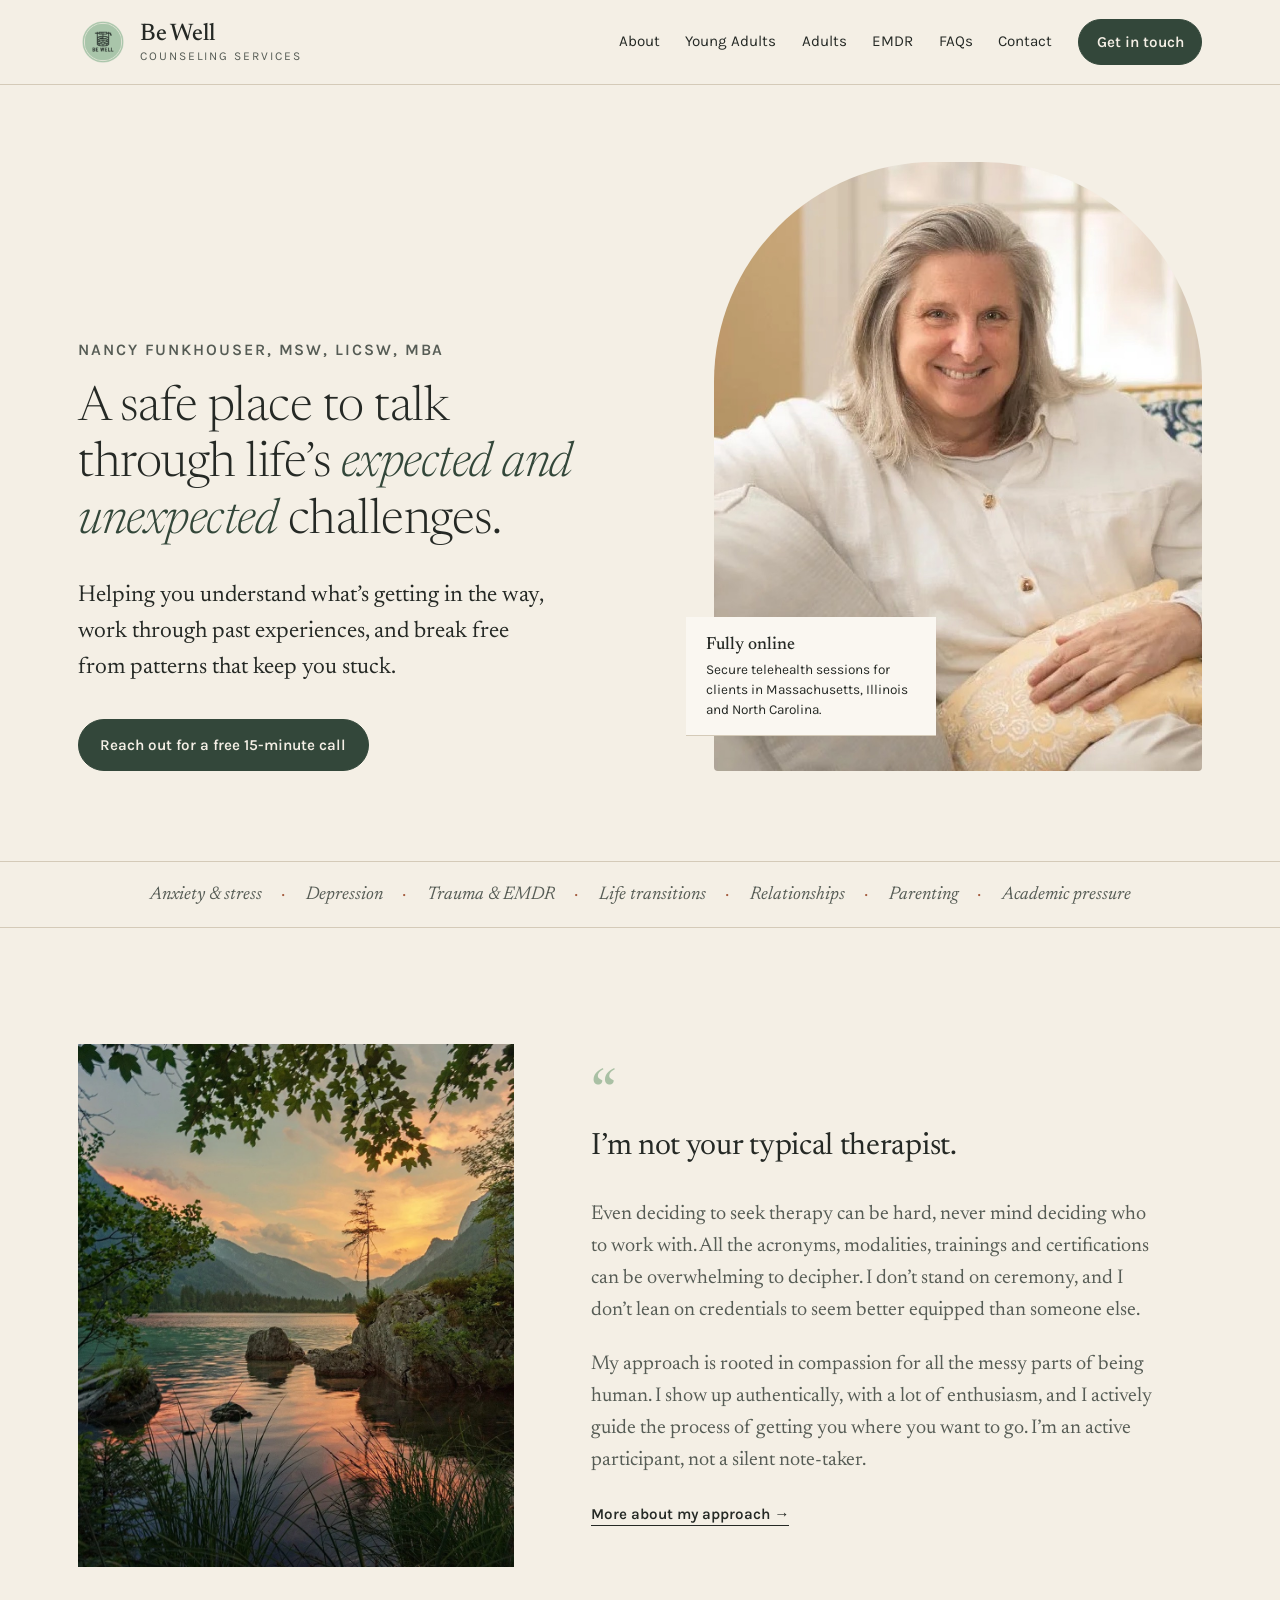
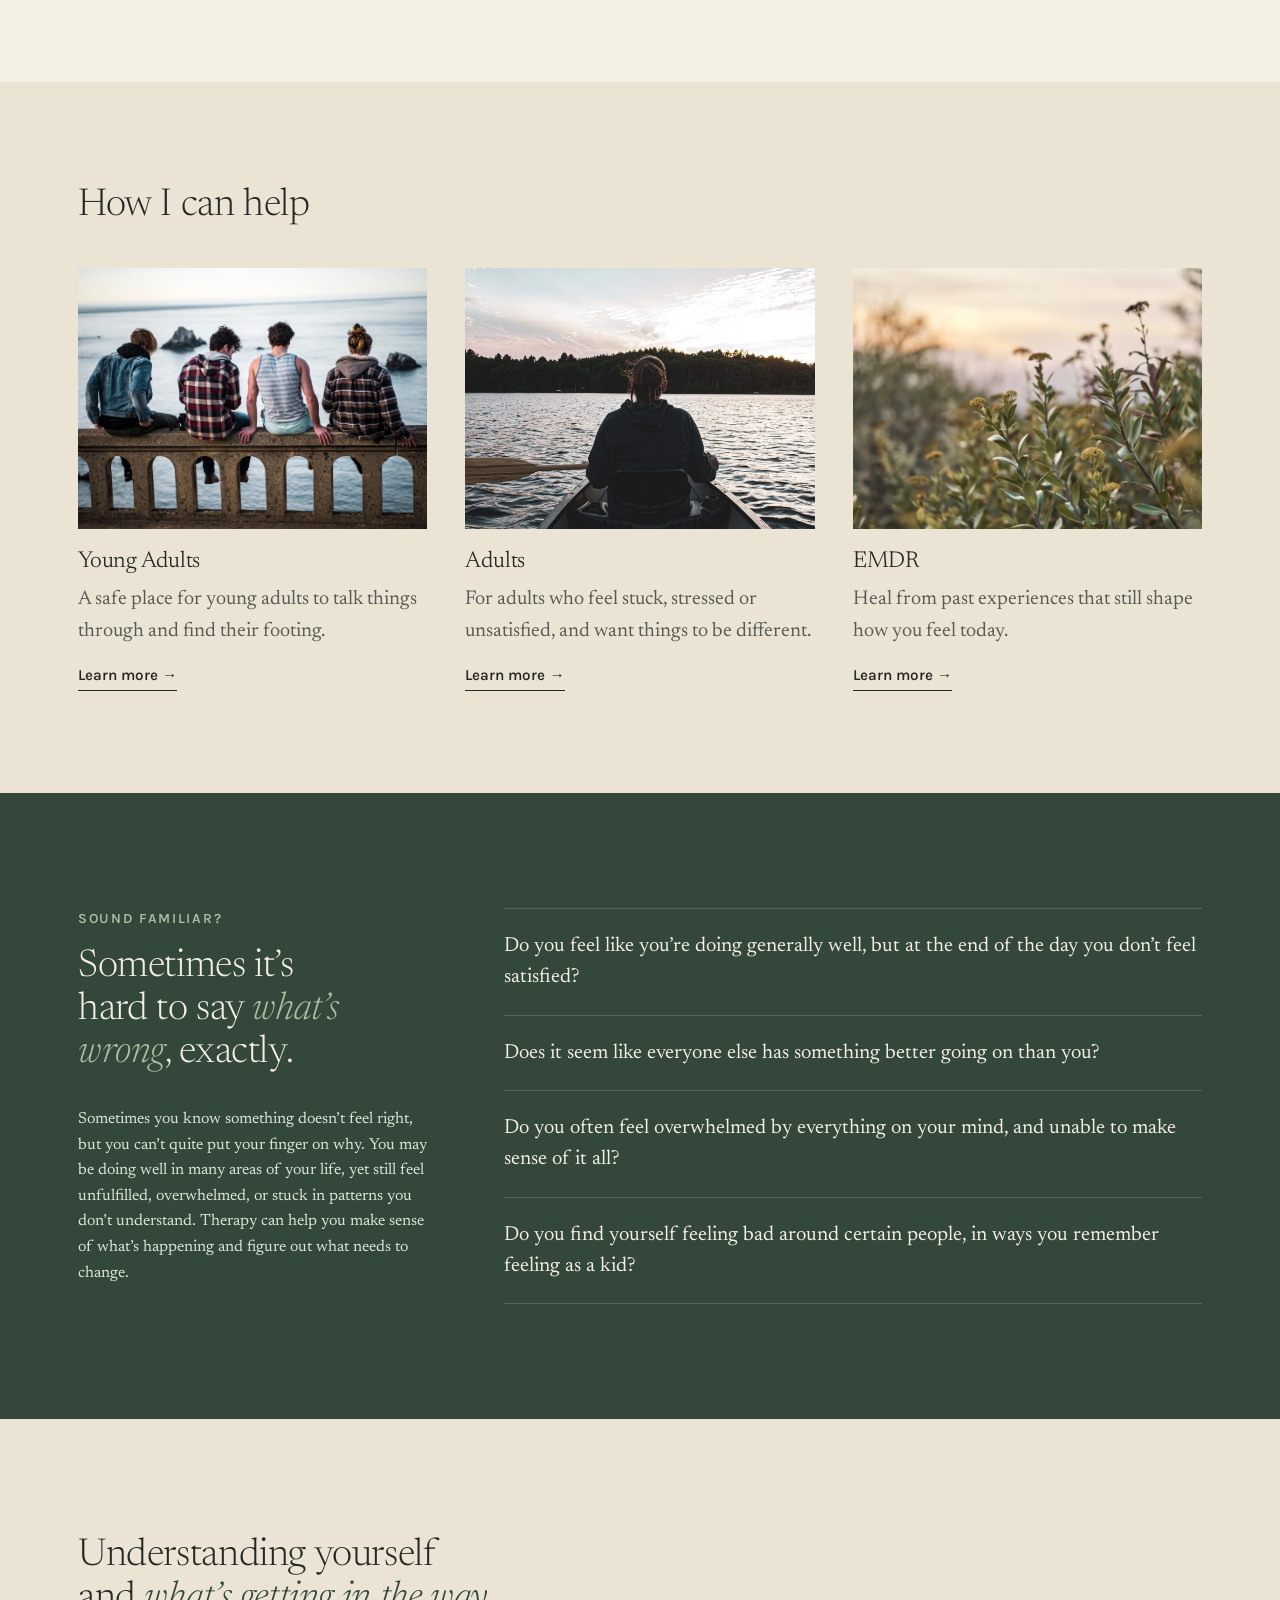
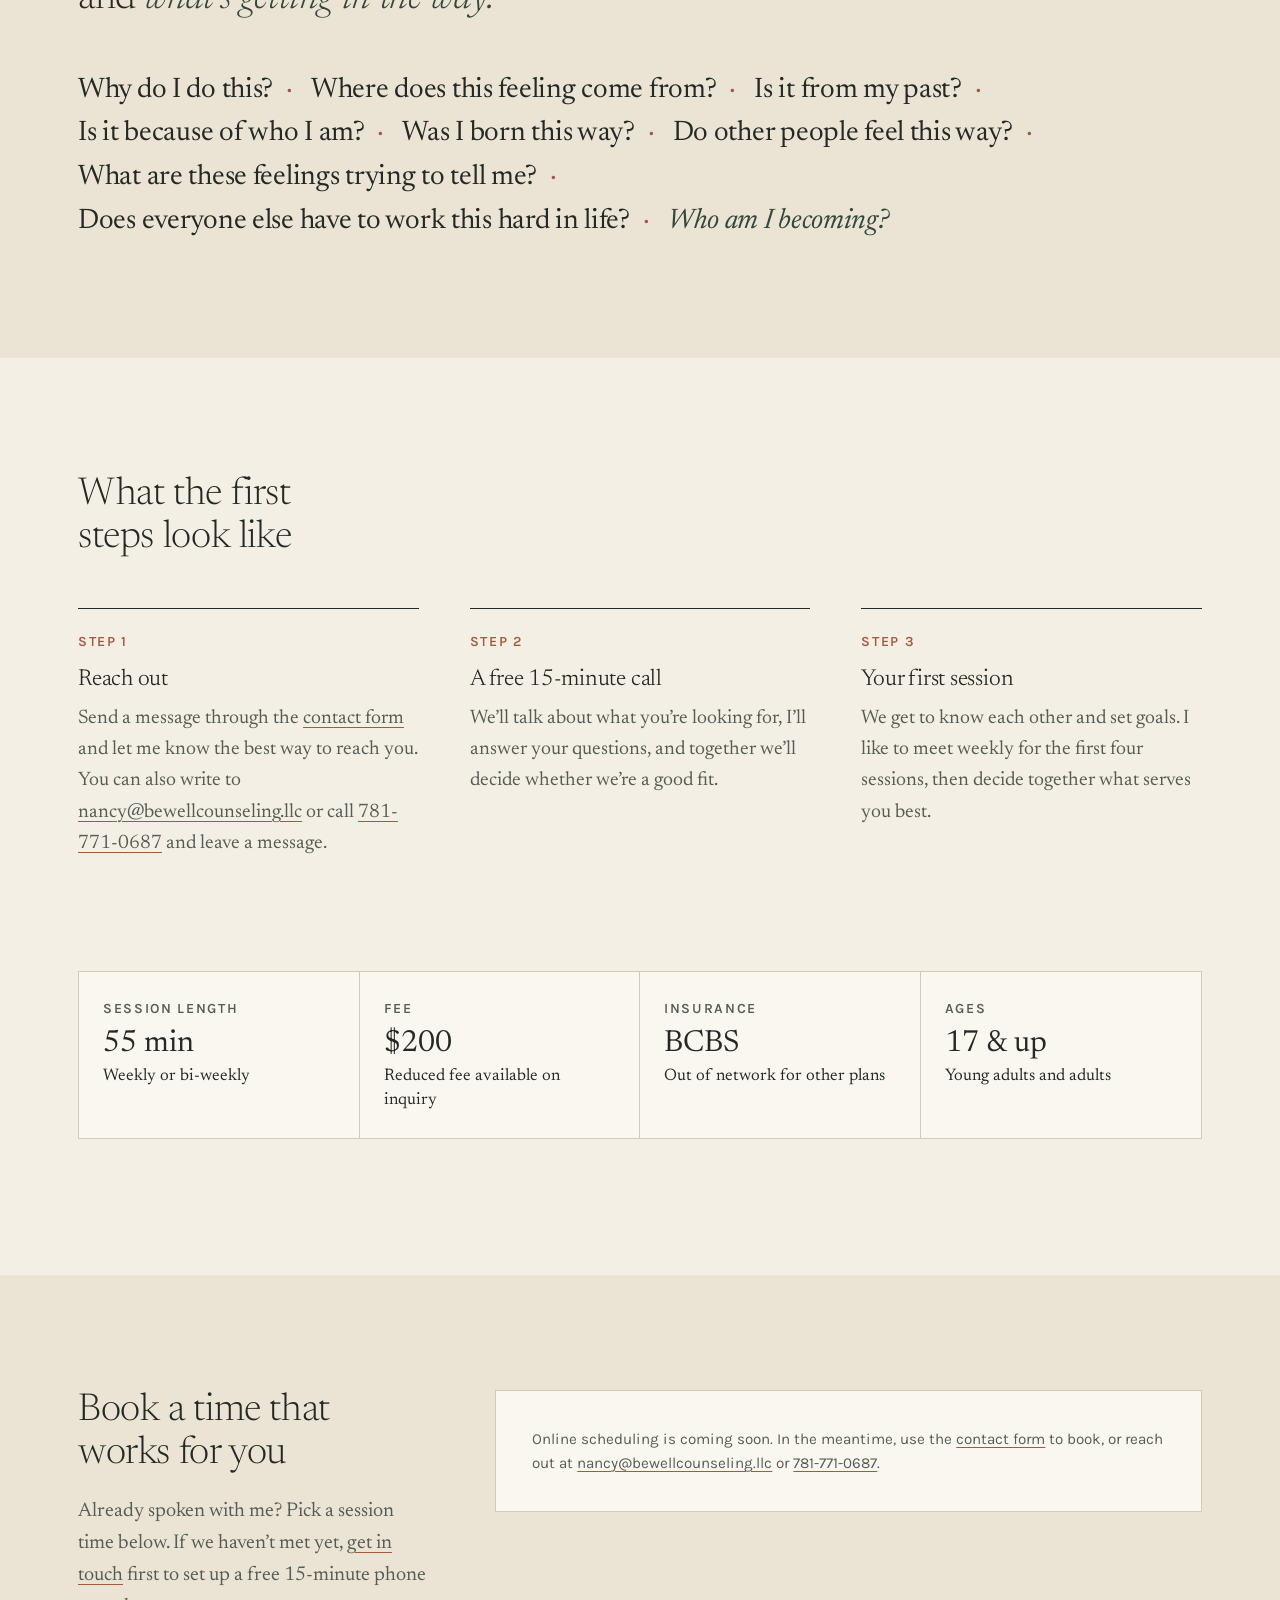
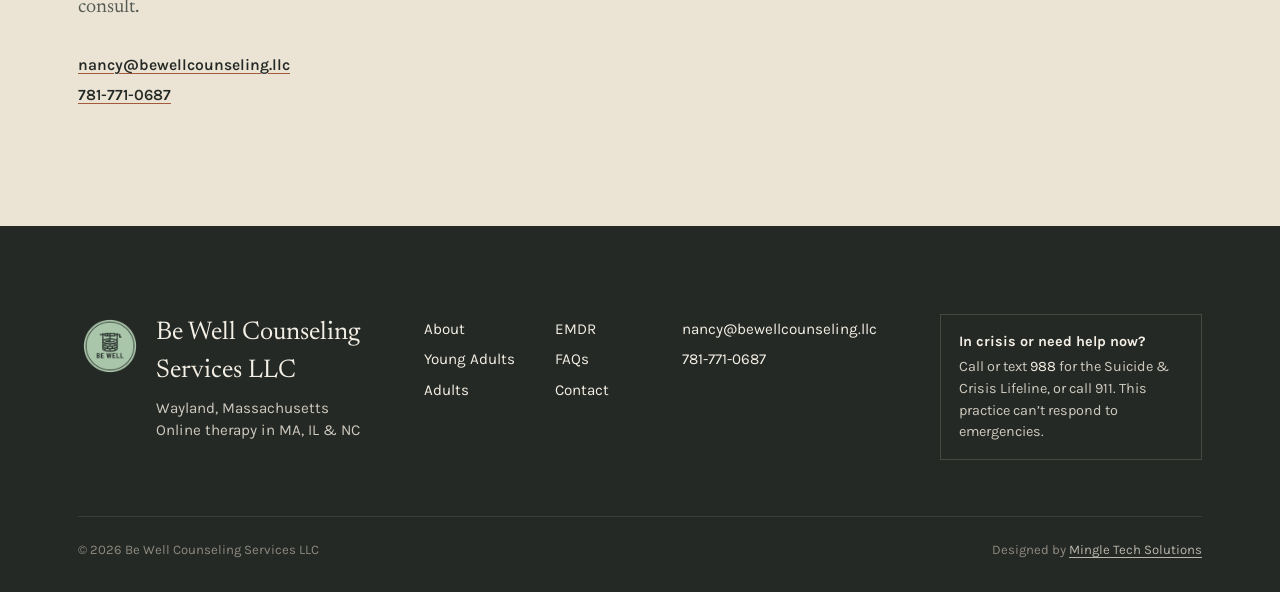
==== commit 15e93c57: "Point calls to action at the contact form instead of the phone - Header, hero, About and banner butt" ====
--- a/index.html
+++ b/index.html
@@ -240,7 +240,7 @@
         <a href="emdr.html">EMDR</a>
         <a href="faqs.html">FAQs</a>
         <a href="contact.html">Contact</a>
-        <a class="btn" href="contact.html">Free 15-min call</a>
+        <a class="btn" href="contact.html">Get in touch</a>
       </nav>
     </div>
   </header>
@@ -253,8 +253,7 @@
           <h1>A safe place to talk through life’s <em>expected and unexpected</em> challenges.</h1>
           <p class="hero__lede">Helping you understand what’s getting in the way, work through past experiences, and break free from patterns that keep you stuck.</p>
           <div class="hero__actions">
-            <a class="btn" href="contact.html">Set up a free 15-minute call</a>
-            <span class="hero__phone">or call <a href="tel:+17817710687">781-771-0687</a></span>
+            <a class="btn" href="contact.html">Reach out for a free 15-minute call</a>
           </div>
         </div>
         <figure class="hero__figure">
@@ -365,7 +364,7 @@
         <ol class="steps">
           <li class="reveal">
             <h3>Reach out</h3>
-            <p>Email <a href="mailto:nancy@bewellcounseling.llc">nancy@bewellcounseling.llc</a>, or call <a href="tel:+17817710687">781-771-0687</a> and let me know the best way to reach you.</p>
+            <p>Send a message through the <a href="contact.html">contact form</a> and let me know the best way to reach you. You can also write to <a href="mailto:nancy@bewellcounseling.llc">nancy@bewellcounseling.llc</a> or call <a href="tel:+17817710687">781-771-0687</a> and leave a message.</p>
           </li>
           <li class="reveal">
             <h3>A free 15-minute call</h3>
@@ -390,15 +389,15 @@
       <div class="wrap">
         <div class="booking__aside">
           <h2 id="book-title">Book a time that works for you</h2>
-          <p>Already spoken with me? Pick a session time below. If we haven’t met yet, call or email first for a free 15-minute phone consult.</p>
+          <p>Already spoken with me? Pick a session time below. If we haven’t met yet, <a href="contact.html">get in touch</a> first to set up a free 15-minute phone consult.</p>
           <div class="booking__contact">
-            <a href="tel:+17817710687">781-771-0687</a><br>
-            <a href="mailto:nancy@bewellcounseling.llc">nancy@bewellcounseling.llc</a>
+            <a href="mailto:nancy@bewellcounseling.llc">nancy@bewellcounseling.llc</a><br>
+            <a href="tel:+17817710687">781-771-0687</a>
           </div>
         </div>
         <div class="booking__widget" id="booking-embed">
             <!-- Booking embed goes here (replaces this placeholder) -->
-            <p class="booking__fallback">Online scheduling is coming soon. In the meantime, call <a href="tel:+17817710687">781-771-0687</a> or email <a href="mailto:nancy@bewellcounseling.llc">nancy@bewellcounseling.llc</a> to book.</p>
+            <p class="booking__fallback">Online scheduling is coming soon. In the meantime, use the <a href="contact.html">contact form</a> to book, or reach out at <a href="mailto:nancy@bewellcounseling.llc">nancy@bewellcounseling.llc</a> or <a href="tel:+17817710687">781-771-0687</a>.</p>
           </div>
       </div>
     </section>
@@ -422,8 +421,8 @@
           </ul>
         </nav>
         <ul>
+          <li><a href="mailto:nancy@bewellcounseling.llc">nancy@bewellcounseling.llc</a></li>
           <li><a href="tel:+17817710687">781-771-0687</a></li>
-          <li><a href="mailto:nancy@bewellcounseling.llc">nancy@bewellcounseling.llc</a></li>
         </ul>
         <div class="crisis">
           <b>In crisis or need help now?</b>
--- a/assets/css/site.css
+++ b/assets/css/site.css
@@ -360,7 +360,7 @@
 .about-top figcaption span { font-family: var(--sans); font-size: 1rem; color: var(--ink-soft); }
 .about-top h1 { font-size: clamp(2.3rem, 4.4vw, 3.8rem); margin: 12px 0 32px; }
 .about-top .body p { color: var(--ink-soft); }
-.about-top .body .about-lead { color: var(--moss); font-style: italic; font-size: clamp(1.4rem, 2vw, 1.7rem); line-height: 1.35; }
+.about-top .body .about-lead { color: var(--ink); font-size: clamp(1.15rem, 1.5vw, 1.3rem); line-height: 1.6; border-left: 3px solid var(--sage); padding-left: 20px; margin-bottom: 1.4em; }
 
 @media (max-width: 860px) { .about-top .wrap { grid-template-columns: 1fr; } .about-top figure { position: static; max-width: 440px; } }
 
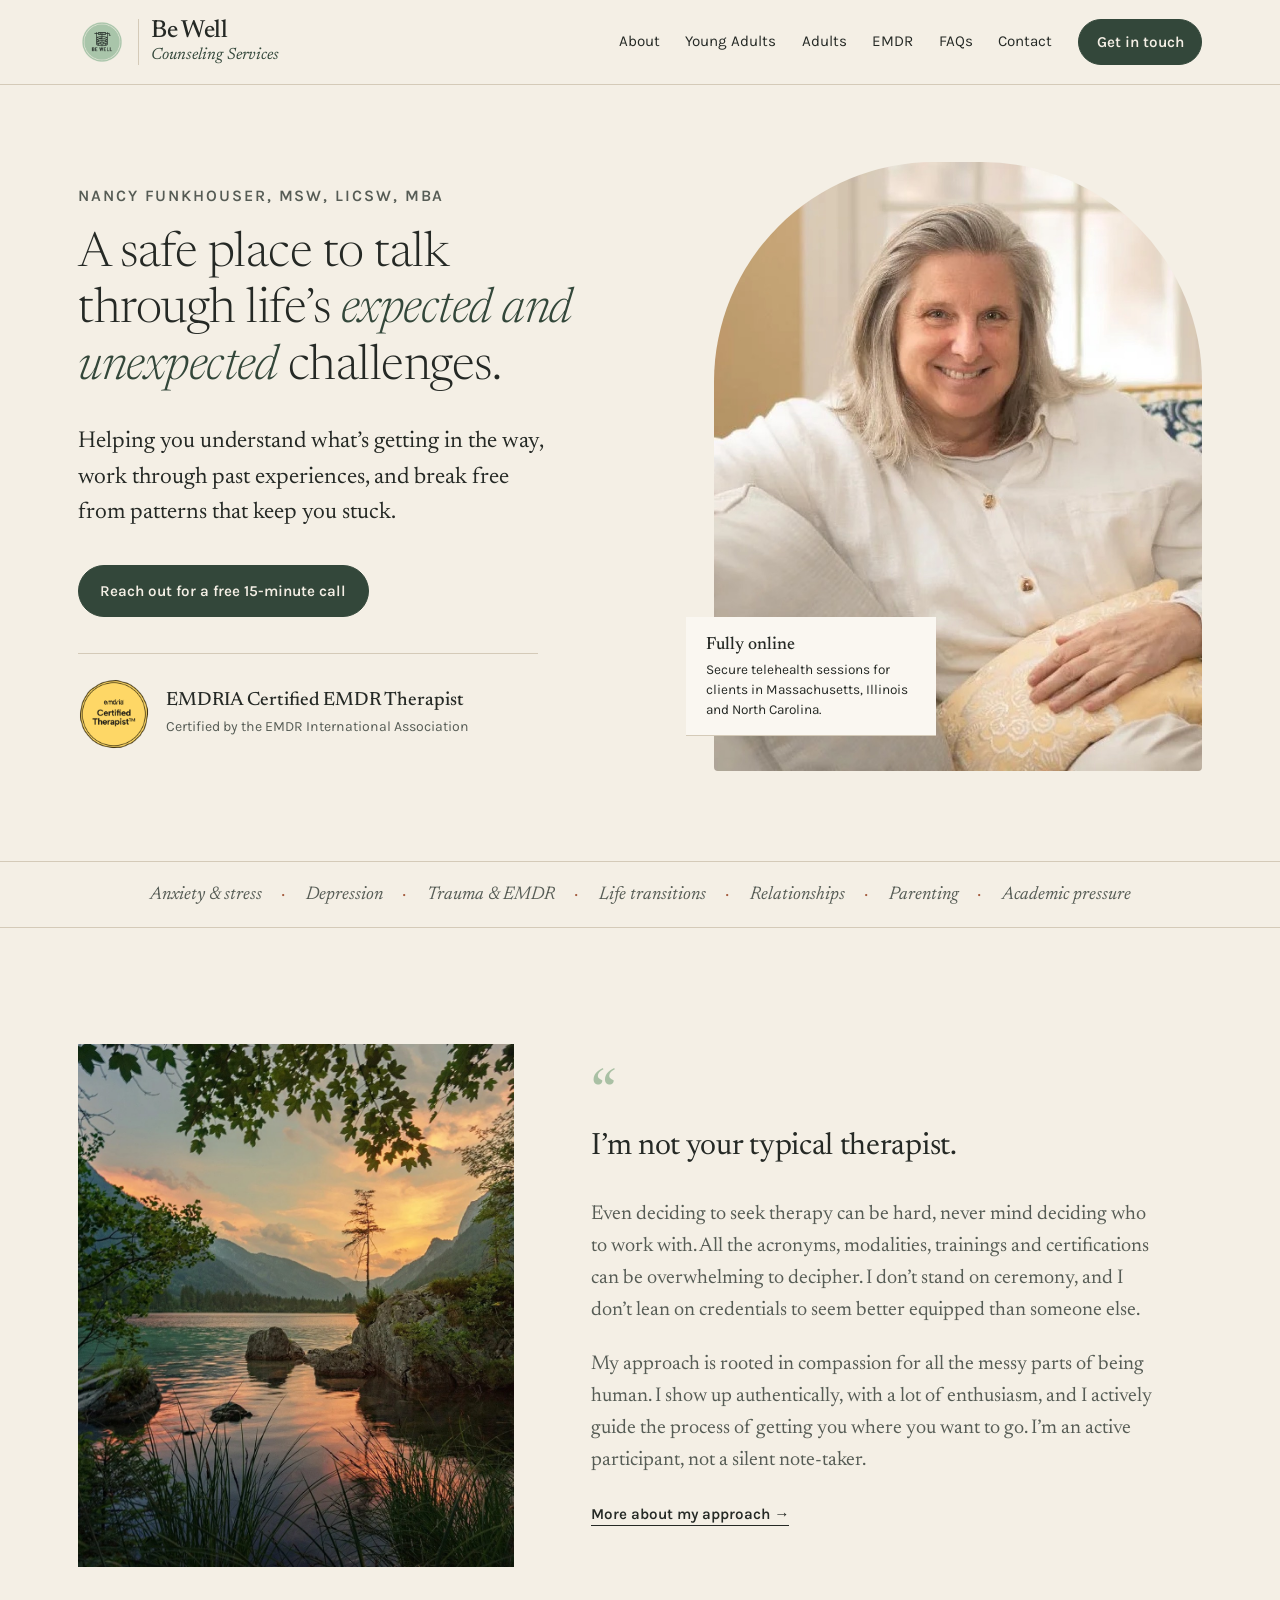
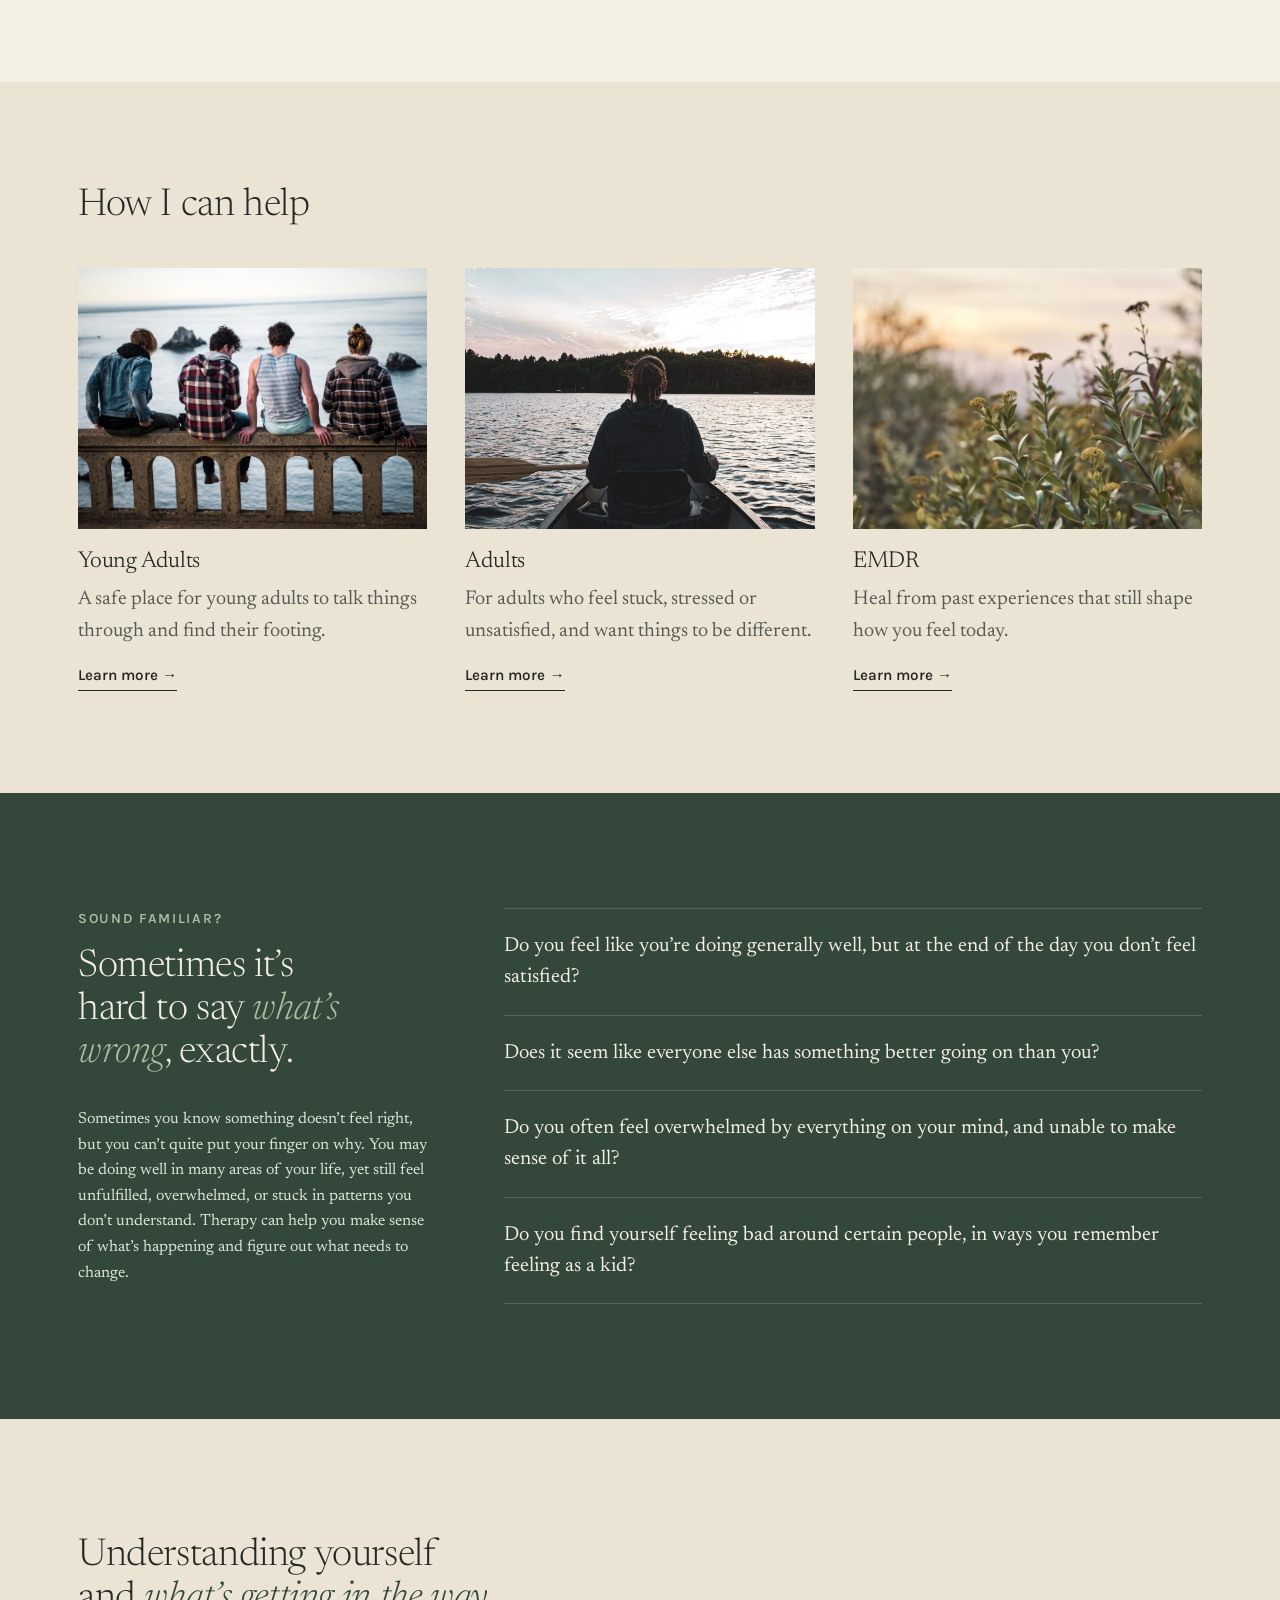
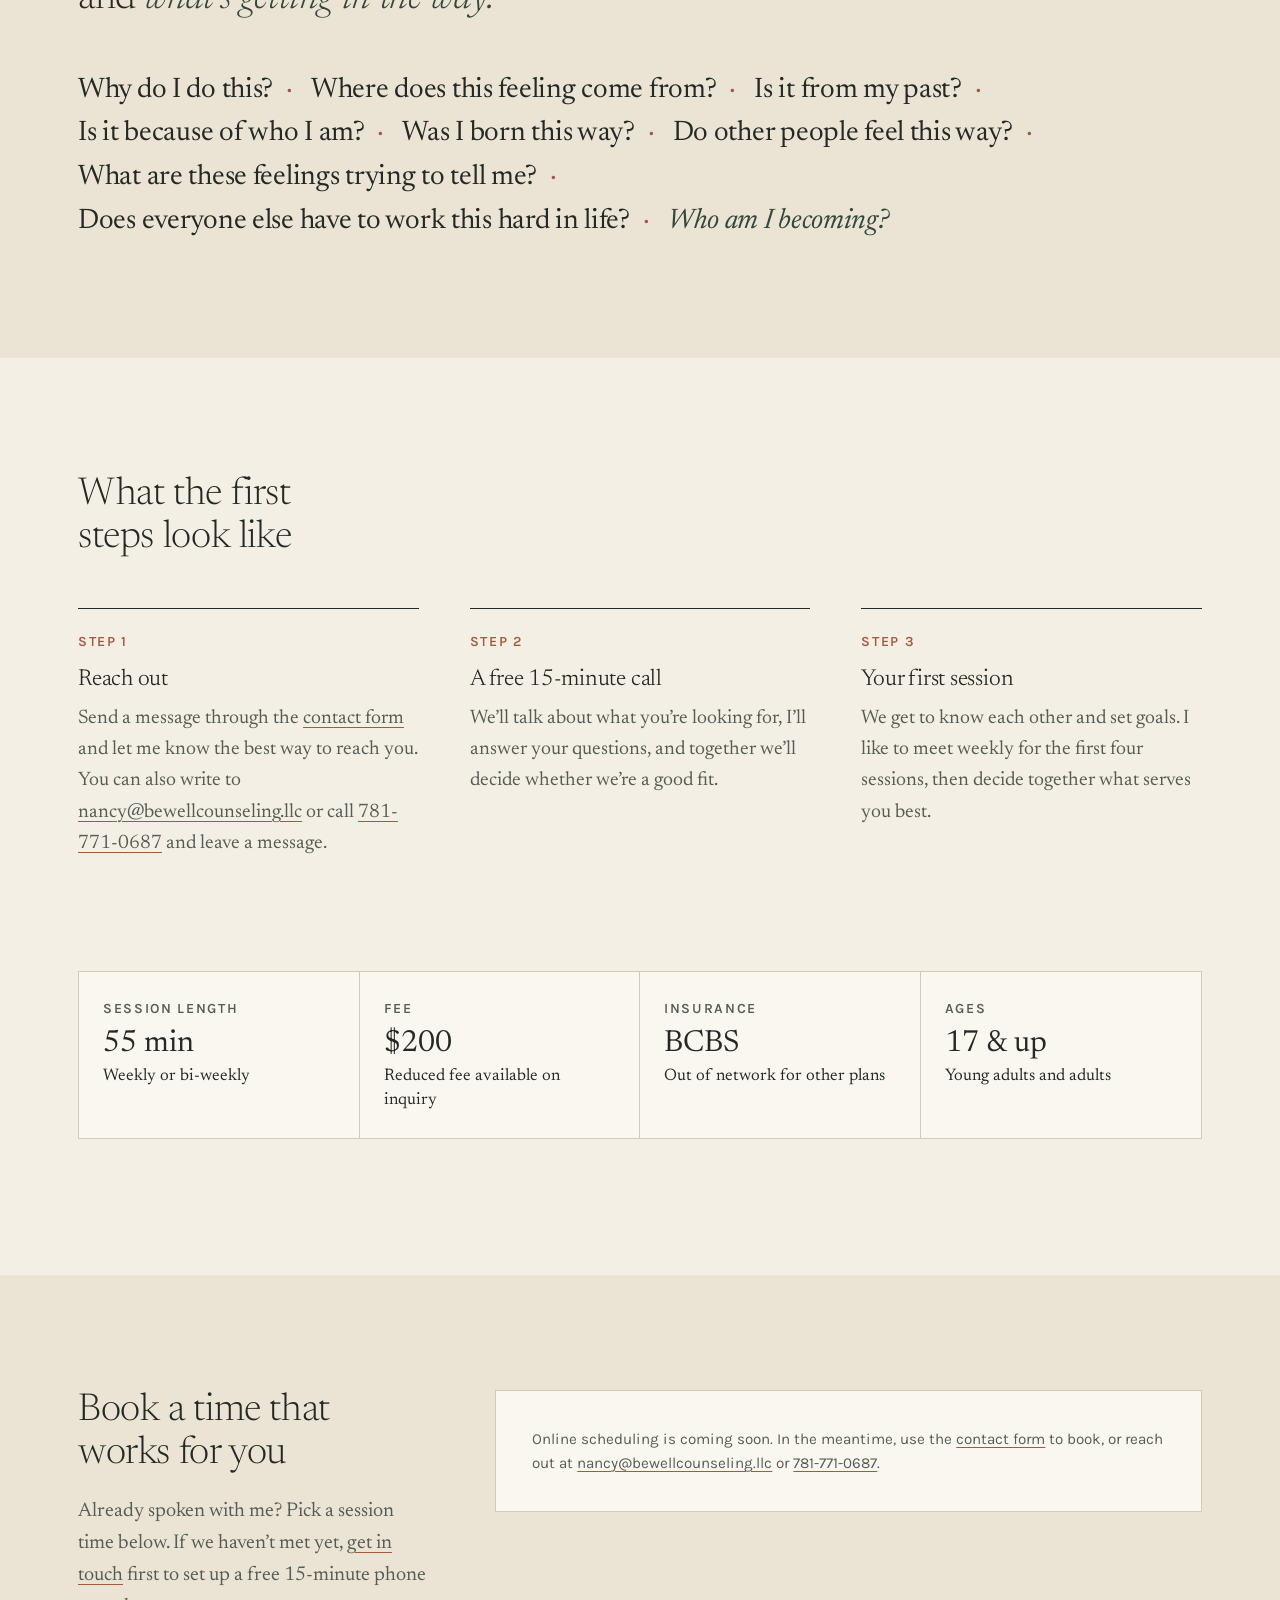
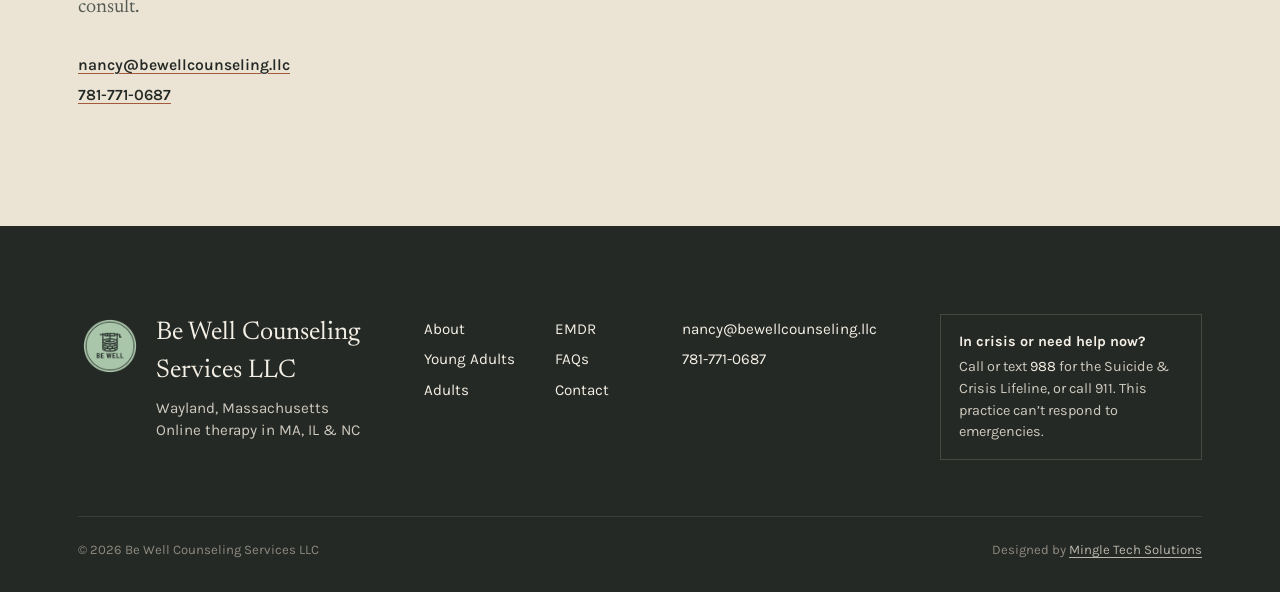
==== commit 2d4414a2: "Feature EMDRIA certification, refresh header and mobile menu - Home: EMDRIA badge strip under the he" ====
--- a/index.html
+++ b/index.html
@@ -175,7 +175,7 @@
         {
           "@type": "EducationalOccupationalCredential",
           "credentialCategory": "certification",
-          "name": "EMDRIA Certified EMDR Therapist",
+          "name": "EMDRIA Certified Therapist",
           "recognizedBy": {
             "@type": "Organization",
             "name": "EMDR International Association"
@@ -232,7 +232,7 @@
         <img src="assets/img/logo.png" alt="" width="50" height="50">
         <span><strong>Be Well</strong><small>Counseling Services</small></span>
       </a>
-      <button class="menu-toggle" aria-expanded="false" aria-controls="site-nav"><span>Menu</span></button>
+      <button class="menu-toggle" aria-expanded="false" aria-controls="site-nav" aria-label="Open menu"><span class="menu-toggle__bars" aria-hidden="true"></span></button>
       <nav class="nav" id="site-nav" aria-label="Main">
         <a href="about.html">About</a>
         <a href="young-adults.html">Young Adults</a>
@@ -254,6 +254,10 @@
           <p class="hero__lede">Helping you understand what’s getting in the way, work through past experiences, and break free from patterns that keep you stuck.</p>
           <div class="hero__actions">
             <a class="btn" href="contact.html">Reach out for a free 15-minute call</a>
+          </div>
+          <div class="hero__cred">
+            <img src="assets/img/emdria-certified.png" alt="EMDRIA Certified Therapist badge" width="200" height="200">
+            <p><b>EMDRIA Certified EMDR Therapist</b><span>Certified by the EMDR International Association</span></p>
           </div>
         </div>
         <figure class="hero__figure">
--- a/assets/css/site.css
+++ b/assets/css/site.css
@@ -95,10 +95,10 @@
 .site-header .wrap { display: flex; align-items: center; justify-content: space-between; gap: 24px; min-height: 84px; }
 
 .brand { display: flex; align-items: center; gap: 12px; text-decoration: none; }
-.brand img { width: 50px; height: 50px; }
-.brand span { display: flex; flex-direction: column; line-height: 1.1; }
-.brand strong { font-weight: 500; font-size: 1.5rem; letter-spacing: -0.01em; }
-.brand small { font-family: var(--sans); font-size: 0.75rem; letter-spacing: 0.16em; text-transform: uppercase; color: var(--ink-soft); margin-top: 3px; }
+.brand img { width: 48px; height: 48px; }
+.brand span { display: flex; flex-direction: column; line-height: 1.05; padding-left: 12px; border-left: 1px solid var(--rule); }
+.brand strong { font-weight: 500; font-size: 1.55rem; letter-spacing: -0.015em; }
+.brand small { font-size: 1.02rem; font-style: italic; font-weight: 400; color: var(--moss); margin-top: 2px; }
 
 .nav { display: flex; align-items: center; gap: clamp(14px, 2vw, 30px); font-family: var(--sans); font-size: 0.95rem; }
 .nav a { text-decoration: none; padding: 6px 0; border-bottom: 1px solid transparent; white-space: nowrap; }
@@ -111,11 +111,23 @@
 
 @media (max-width: 960px) {
   .menu-toggle {
-    display: inline-flex; align-items: center; gap: 8px;
-    font-family: var(--sans); font-weight: 600; font-size: 0.9rem;
-    background: none; border: 1px solid var(--ink); border-radius: 999px;
-    padding: 8px 16px; color: var(--ink); cursor: pointer;
+    display: inline-flex; align-items: center; justify-content: center;
+    width: 46px; height: 46px; margin-right: -10px; padding: 0;
+    background: none; border: 0; border-radius: 50%; color: var(--ink); cursor: pointer;
+    transition: background 0.2s;
   }
+  .menu-toggle:hover { background: var(--paper-deep); }
+  .menu-toggle__bars, .menu-toggle__bars::before, .menu-toggle__bars::after {
+    display: block; width: 24px; height: 2px; border-radius: 2px; background: currentColor;
+    transition: transform 0.25s ease, background 0.2s ease, top 0.25s ease;
+  }
+  .menu-toggle__bars { position: relative; }
+  .menu-toggle__bars::before, .menu-toggle__bars::after { content: ""; position: absolute; left: 0; }
+  .menu-toggle__bars::before { top: -7px; }
+  .menu-toggle__bars::after { top: 7px; }
+  .menu-toggle[aria-expanded="true"] .menu-toggle__bars { background: transparent; }
+  .menu-toggle[aria-expanded="true"] .menu-toggle__bars::before { top: 0; transform: rotate(45deg); }
+  .menu-toggle[aria-expanded="true"] .menu-toggle__bars::after { top: 0; transform: rotate(-45deg); }
   .nav {
     position: absolute; top: 100%; left: 0; right: 0;
     flex-direction: column; align-items: stretch; gap: 0;
@@ -123,7 +135,14 @@
     padding: 8px var(--gutter) 24px;
     display: none;
   }
-  .nav.is-open { display: flex; }
+  .nav.is-open { display: flex; box-shadow: 0 14px 28px rgba(20, 28, 22, 0.14); }
+  body.menu-open { overflow: hidden; }
+  body.menu-open::after {
+    content: ""; position: fixed; inset: 0; z-index: 10;
+    background: rgba(20, 28, 22, 0.45);
+    animation: menu-dim 0.2s ease;
+  }
+  @keyframes menu-dim { from { opacity: 0; } to { opacity: 1; } }
   .nav a { padding: 14px 0; border-bottom: 1px solid var(--rule); font-size: 1.05rem; }
   .nav a[aria-current="page"] { border-bottom-color: var(--rule); color: var(--clay); }
   .nav .btn { margin-top: 18px; justify-content: center; border-bottom: 1px solid var(--moss); }
@@ -132,8 +151,13 @@
 /* ---------- Home: hero ---------- */
 
 .hero { padding: clamp(40px, 6vw, 88px) 0 clamp(56px, 7vw, 104px); }
-.hero .wrap { display: grid; grid-template-columns: 1.08fr 0.92fr; gap: clamp(32px, 5vw, 80px); align-items: end; }
+.hero .wrap { display: grid; grid-template-columns: 1.08fr 0.92fr; gap: clamp(32px, 5vw, 80px); align-items: center; }
 .hero__name { font-size: 1rem; }
+.hero__cred { display: flex; align-items: center; gap: 16px; margin-top: 36px; padding-top: 24px; border-top: 1px solid var(--rule); max-width: 460px; }
+.hero__cred img { width: 72px; height: 72px; flex: none; }
+.hero__cred p { margin: 0; }
+.hero__cred b { display: block; font-weight: 500; font-size: 1.2rem; line-height: 1.3; }
+.hero__cred span { display: block; font-family: var(--sans); font-size: 0.88rem; color: var(--ink-soft); margin-top: 2px; }
 .hero h1 { margin: 18px 0 28px; font-size: clamp(2.1rem, 3.8vw, 3.3rem); }
 .hero__lede { font-size: 1.15em; line-height: 1.55; color: var(--ink); max-width: 36ch; margin-bottom: 14px; }
 .hero__actions { display: flex; flex-wrap: wrap; gap: 14px 22px; align-items: center; margin-top: 34px; }
@@ -285,6 +309,35 @@
 .page-hero .label { color: var(--sage-pale); }
 .page-hero h1 { margin: 0; }
 .page-hero h1 em { color: var(--sage-pale); }
+.cred-pill {
+  display: flex; align-items: center; gap: 14px;
+  padding: 10px 20px 10px 10px; border-radius: 22px; margin-bottom: 28px;
+  background: #efe4cb;
+  border: 1px solid rgba(163, 90, 60, 0.18);
+  box-shadow: 0 6px 18px rgba(60, 45, 20, 0.1), inset 0 1px 0 rgba(255, 255, 255, 0.6);
+  color: var(--ink);
+}
+.cred-pill img { width: 64px; height: 64px; flex: none; border-radius: 50%; box-shadow: 0 0 0 3px rgba(255, 255, 255, 0.75); }
+.cred-pill p { margin: 0; }
+.cred-pill b { display: block; font-weight: 500; font-size: 1.12rem; line-height: 1.25; }
+.cred-pill span { display: block; font-family: var(--sans); font-size: 0.68rem; font-weight: 600; letter-spacing: 0.07em; text-transform: uppercase; color: var(--clay); margin-top: 5px; line-height: 1.4; }
+.about-top figcaption + .cred-pill { margin: 20px 0 0; }
+
+/* Same pill, floating on the EMDR hero photo */
+.page-hero--cert .wrap { display: flex; flex-wrap: wrap; align-items: flex-end; justify-content: space-between; gap: 24px 40px; }
+.cred-pill--hero {
+  margin: 0; border-radius: 999px; padding: 10px 30px 10px 10px; gap: 16px;
+  background: rgba(239, 228, 203, 0.86);
+  -webkit-backdrop-filter: blur(16px) saturate(120%); backdrop-filter: blur(16px) saturate(120%);
+  border-color: rgba(255, 255, 255, 0.55);
+  box-shadow: 0 10px 30px rgba(0, 0, 0, 0.22), inset 0 1px 0 rgba(255, 255, 255, 0.55);
+}
+.cred-pill--hero img { width: 76px; height: 76px; }
+.cred-pill--hero b { font-size: 1.3rem; }
+.cred-pill--hero span { font-size: 0.72rem; letter-spacing: 0.12em; }
+@media (min-width: 561px) { .cred-pill--hero b { white-space: nowrap; } }
+@supports not ((backdrop-filter: blur(1px)) or (-webkit-backdrop-filter: blur(1px))) { .cred-pill--hero { background: #efe4cb; } }
+@media (max-width: 560px) { .cred-pill--hero { border-radius: 20px; padding: 12px 18px 12px 12px; gap: 12px; } .cred-pill--hero img { width: 60px; height: 60px; } .cred-pill--hero b { font-size: 1.1rem; } }
 
 .page-title { padding: clamp(56px, 7vw, 100px) 0 clamp(32px, 4vw, 56px); border-bottom: 1px solid var(--rule); }
 .page-title h1 { margin: 0; }
@@ -354,7 +407,7 @@
 .about-top { padding: clamp(48px, 6vw, 88px) 0 clamp(56px, 7vw, 104px); }
 .about-top .wrap { display: grid; grid-template-columns: 5fr 7fr; gap: clamp(36px, 6vw, 96px); align-items: start; }
 .about-top figure { margin: 0; position: sticky; top: 24px; }
-.about-top figure img { width: 100%; aspect-ratio: 4 / 5; object-fit: cover; object-position: 38% center; }
+.about-top figure > img { width: 100%; aspect-ratio: 4 / 5; object-fit: cover; object-position: 38% center; }
 .about-top figcaption { margin-top: 16px; }
 .about-top figcaption b { display: block; font-weight: 500; font-size: 1.45rem; }
 .about-top figcaption span { font-family: var(--sans); font-size: 1rem; color: var(--ink-soft); }
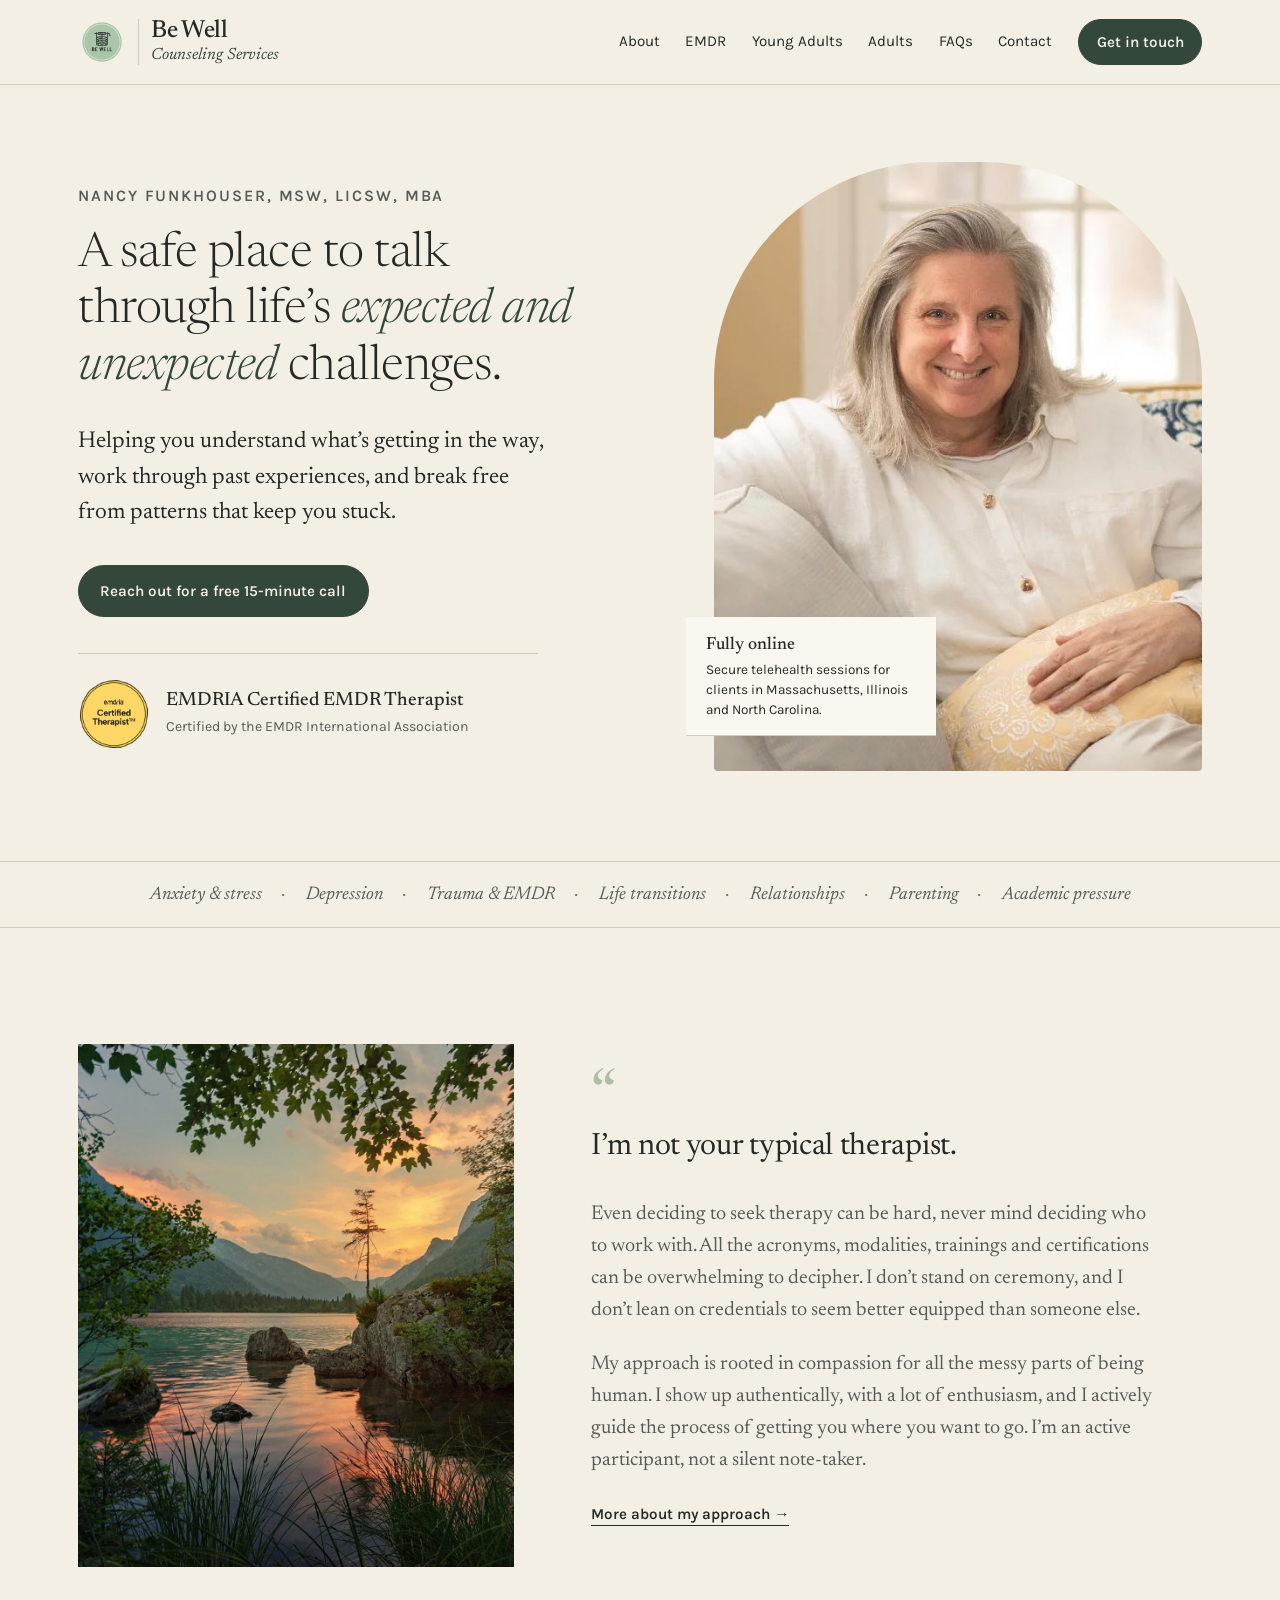
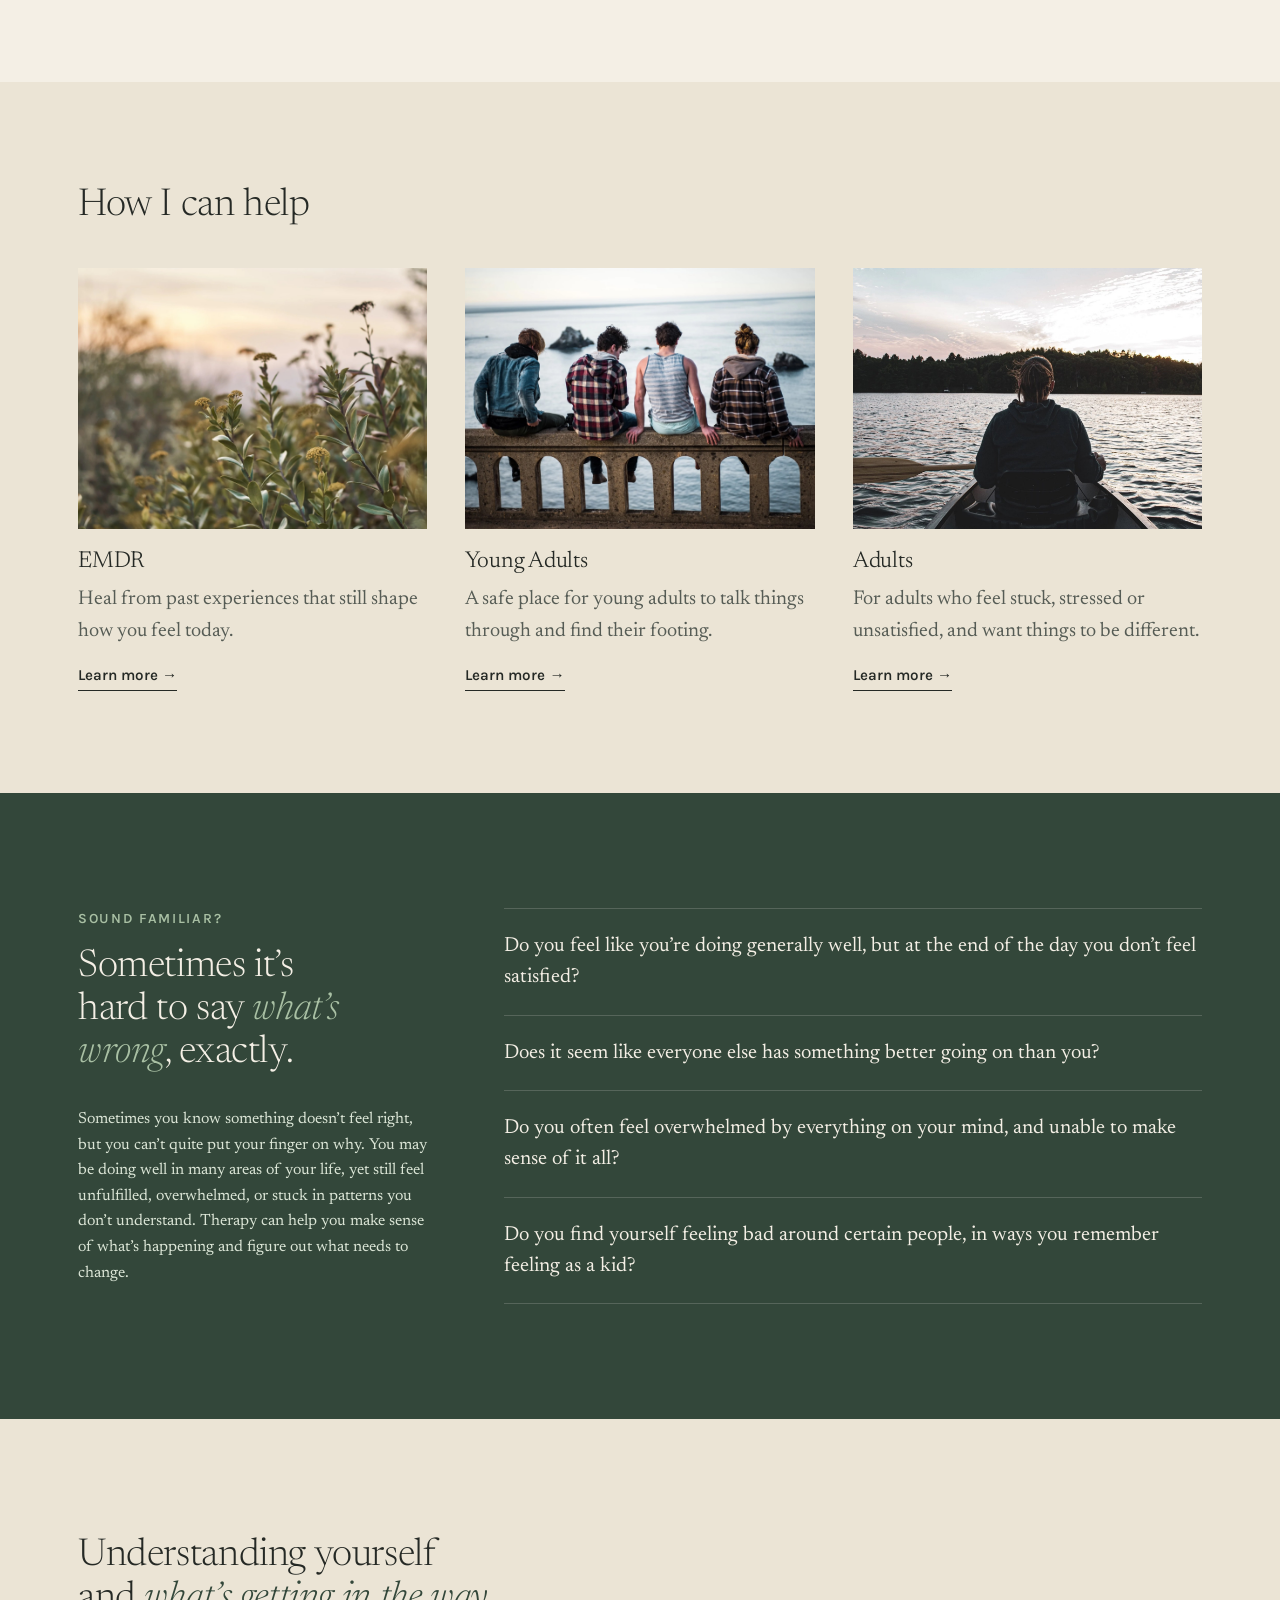
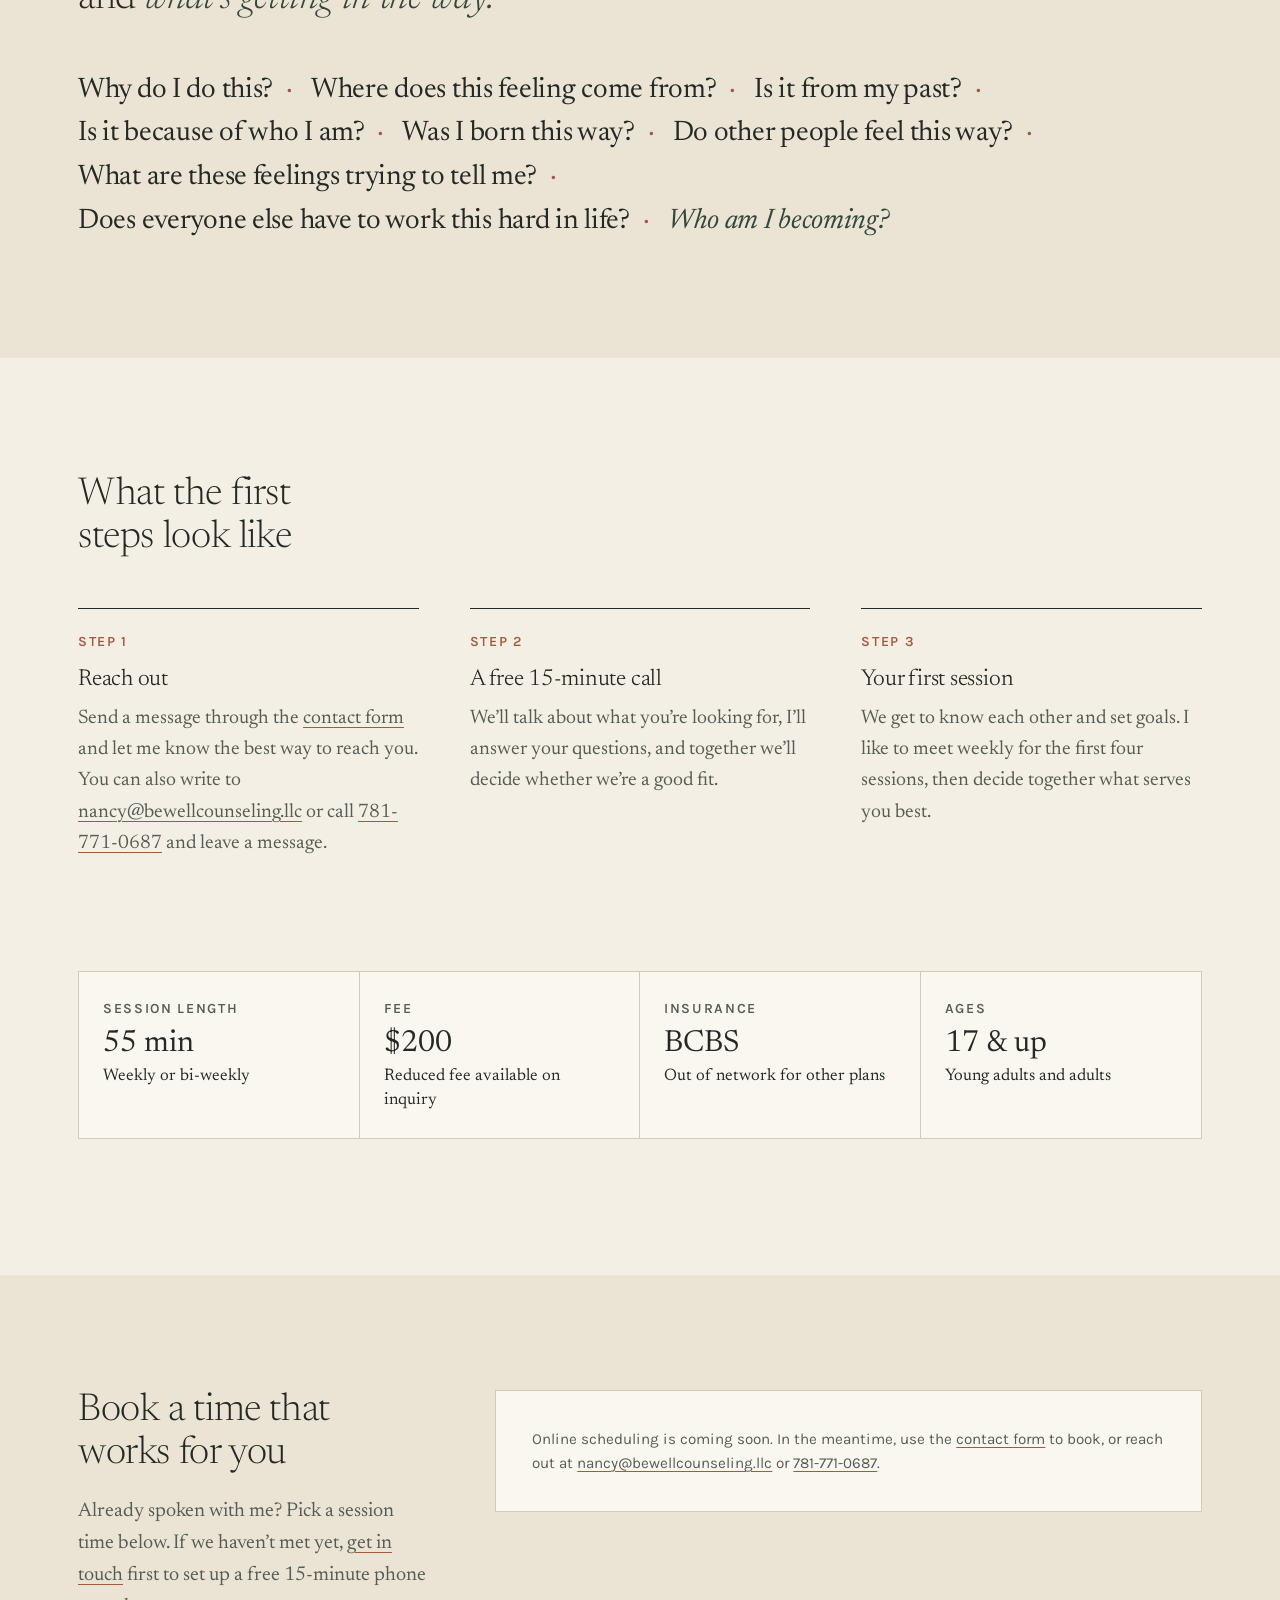
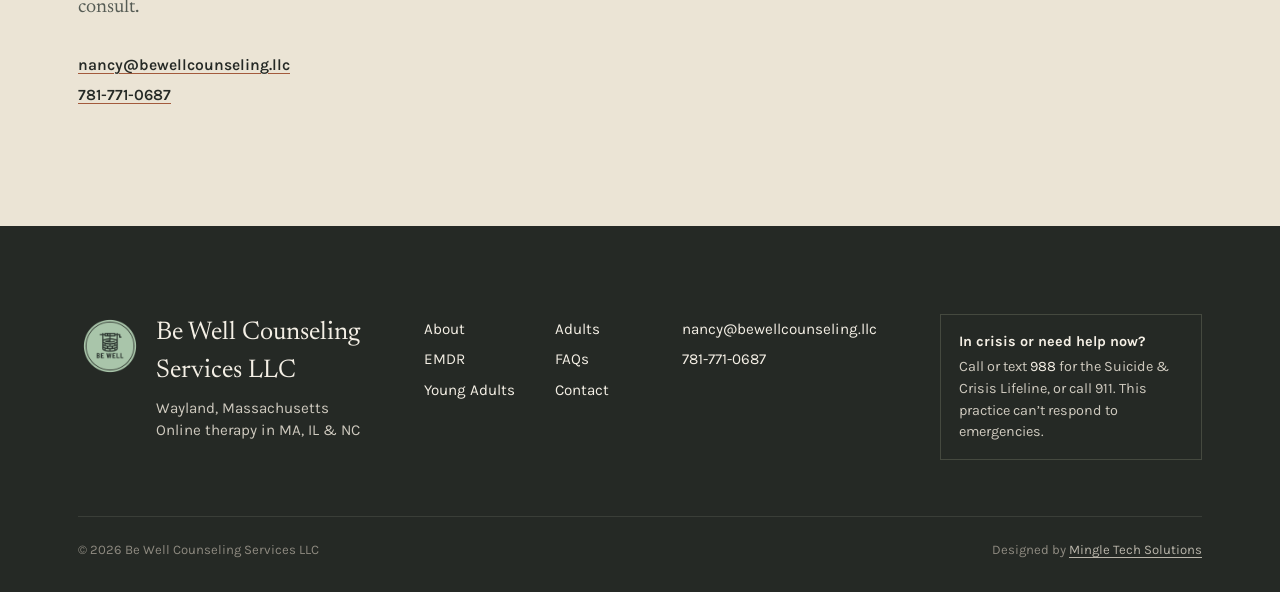
==== commit 33dcc2d9: "Lead with EMDR across the site - Home and EMDR page titles and descriptions now lead with "EMDR ther" ====
--- a/index.html
+++ b/index.html
@@ -3,27 +3,28 @@
 <head>
   <meta charset="utf-8">
   <meta name="viewport" content="width=device-width, initial-scale=1">
-  <title>Be Well Counseling Services | Online Therapy &amp; EMDR in MA, IL &amp; NC</title>
-  <meta name="description" content="Online therapy and EMDR with Nancy Funkhouser, LICSW, for adults and young adults in Massachusetts, Illinois and North Carolina. Free 15-minute call.">
-  <link rel="canonical" href="https://www.bewellcounseling.llc/">
+  <title>EMDR Therapist Online in MA, IL &amp; NC | Be Well Counseling</title>
+  <meta name="description" content="EMDRIA Certified EMDR therapist Nancy Funkhouser, LICSW, offers online EMDR and therapy for adults and young adults in MA, IL and NC. Free 15-minute call.">
+  <link rel="canonical" href="https://bewellcounseling.llc/">
   <meta name="robots" content="index, follow, max-image-preview:large">
   <meta name="theme-color" content="#33473a">
   <meta property="og:type" content="website">
   <meta property="og:site_name" content="Be Well Counseling Services">
   <meta property="og:locale" content="en_US">
-  <meta property="og:title" content="Be Well Counseling Services | Online Therapy &amp; EMDR in MA, IL &amp; NC">
-  <meta property="og:description" content="Online therapy and EMDR with Nancy Funkhouser, LICSW, for adults and young adults in Massachusetts, Illinois and North Carolina. Free 15-minute call.">
-  <meta property="og:url" content="https://www.bewellcounseling.llc/">
-  <meta property="og:image" content="https://www.bewellcounseling.llc/assets/img/og-image.jpg">
+  <meta property="og:title" content="EMDR Therapist Online in MA, IL &amp; NC | Be Well Counseling">
+  <meta property="og:description" content="EMDRIA Certified EMDR therapist Nancy Funkhouser, LICSW, offers online EMDR and therapy for adults and young adults in MA, IL and NC. Free 15-minute call.">
+  <meta property="og:url" content="https://bewellcounseling.llc/">
+  <meta property="og:image" content="https://bewellcounseling.llc/assets/img/og-image.jpg">
   <meta property="og:image:width" content="1200">
   <meta property="og:image:height" content="630">
   <meta property="og:image:alt" content="Nancy Funkhouser, LICSW, smiling on a sofa">
   <meta name="twitter:card" content="summary_large_image">
-  <meta name="twitter:title" content="Be Well Counseling Services | Online Therapy &amp; EMDR in MA, IL &amp; NC">
-  <meta name="twitter:description" content="Online therapy and EMDR with Nancy Funkhouser, LICSW, for adults and young adults in Massachusetts, Illinois and North Carolina. Free 15-minute call.">
-  <meta name="twitter:image" content="https://www.bewellcounseling.llc/assets/img/og-image.jpg">
-  <link rel="icon" href="assets/img/logo.png">
-  <link rel="apple-touch-icon" href="assets/img/logo.png">
+  <meta name="twitter:title" content="EMDR Therapist Online in MA, IL &amp; NC | Be Well Counseling">
+  <meta name="twitter:description" content="EMDRIA Certified EMDR therapist Nancy Funkhouser, LICSW, offers online EMDR and therapy for adults and young adults in MA, IL and NC. Free 15-minute call.">
+  <meta name="twitter:image" content="https://bewellcounseling.llc/assets/img/og-image.jpg">
+  <link rel="icon" href="/favicon.ico" sizes="48x48">
+  <link rel="icon" href="/assets/img/favicon-96.png" type="image/png" sizes="96x96">
+  <link rel="apple-touch-icon" href="/assets/img/apple-touch-icon.png">
   <link rel="preconnect" href="https://fonts.googleapis.com">
   <link rel="preconnect" href="https://fonts.gstatic.com" crossorigin>
   <link href="https://fonts.googleapis.com/css2?family=Karla:wght@400;500;600&family=Newsreader:ital,opsz,wght@0,6..72,300..600;1,6..72,300..600&display=swap" rel="stylesheet">
@@ -38,13 +39,13 @@
         "MedicalBusiness",
         "ProfessionalService"
       ],
-      "@id": "https://www.bewellcounseling.llc/#practice",
+      "@id": "https://bewellcounseling.llc/#practice",
       "name": "Be Well Counseling Services LLC",
       "alternateName": "Be Well Counseling Services",
-      "url": "https://www.bewellcounseling.llc/",
-      "logo": "https://www.bewellcounseling.llc/assets/img/logo.png",
-      "image": "https://www.bewellcounseling.llc/assets/img/og-image.jpg",
-      "description": "Online therapy and EMDR for adults and young adults (17+) in Massachusetts, Illinois and North Carolina with Nancy Funkhouser, MSW, LICSW, MBA.",
+      "url": "https://bewellcounseling.llc/",
+      "logo": "https://bewellcounseling.llc/assets/img/logo.png",
+      "image": "https://bewellcounseling.llc/assets/img/og-image.jpg",
+      "description": "Online EMDR therapy and counseling with Nancy Funkhouser, MSW, LICSW, MBA, an EMDRIA Certified EMDR Therapist, for adults and young adults (17+) in Massachusetts, Illinois and North Carolina.",
       "telephone": "+1-781-771-0687",
       "email": "nancy@bewellcounseling.llc",
       "address": {
@@ -70,18 +71,25 @@
       "priceRange": "$200 per 55-minute session",
       "paymentAccepted": "Credit card, HSA, FSA, BCBS insurance",
       "isAcceptingNewPatients": true,
+      "openingHoursSpecification": {
+        "@type": "OpeningHoursSpecification",
+        "dayOfWeek": ["Monday", "Tuesday", "Wednesday", "Thursday", "Friday"],
+        "opens": "09:00",
+        "closes": "19:00"
+      },
       "medicalSpecialty": "Psychiatric",
       "founder": {
-        "@id": "https://www.bewellcounseling.llc/#nancy"
+        "@id": "https://bewellcounseling.llc/#nancy"
       },
       "employee": {
-        "@id": "https://www.bewellcounseling.llc/#nancy"
+        "@id": "https://bewellcounseling.llc/#nancy"
       },
       "knowsAbout": [
+        "EMDR therapy",
+        "Eye Movement Desensitization and Reprocessing",
+        "Trauma",
         "Anxiety",
         "Depression",
-        "Trauma",
-        "EMDR therapy",
         "Stress",
         "Life transitions",
         "Relationships",
@@ -97,8 +105,18 @@
             "@type": "Offer",
             "itemOffered": {
               "@type": "Service",
+              "name": "EMDR therapy",
+              "alternateName": "Eye Movement Desensitization and Reprocessing",
+              "url": "https://bewellcounseling.llc/emdr",
+              "serviceType": "EMDR therapy"
+            }
+          },
+          {
+            "@type": "Offer",
+            "itemOffered": {
+              "@type": "Service",
               "name": "Therapy for adults",
-              "url": "https://www.bewellcounseling.llc/adults.html",
+              "url": "https://bewellcounseling.llc/adults",
               "serviceType": "Online therapy"
             }
           },
@@ -107,16 +125,7 @@
             "itemOffered": {
               "@type": "Service",
               "name": "Therapy for young adults (17+)",
-              "url": "https://www.bewellcounseling.llc/young-adults.html",
-              "serviceType": "Online therapy"
-            }
-          },
-          {
-            "@type": "Offer",
-            "itemOffered": {
-              "@type": "Service",
-              "name": "EMDR therapy",
-              "url": "https://www.bewellcounseling.llc/emdr.html",
+              "url": "https://bewellcounseling.llc/young-adults",
               "serviceType": "Online therapy"
             }
           }
@@ -125,14 +134,21 @@
     },
     {
       "@type": "Person",
-      "@id": "https://www.bewellcounseling.llc/#nancy",
+      "@id": "https://bewellcounseling.llc/#nancy",
+      "sameAs": [
+        "https://www.emdria.org/directory/people/nancy-funkhouser/",
+        "https://www.linkedin.com/in/nancy-funkhouser-msw-licsw-1181a656/"
+      ],
       "name": "Nancy Funkhouser",
       "honorificSuffix": "MSW, LICSW, MBA",
-      "jobTitle": "Licensed Independent Clinical Social Worker",
-      "url": "https://www.bewellcounseling.llc/about.html",
-      "image": "https://www.bewellcounseling.llc/assets/img/nancy-wide.jpg",
+      "jobTitle": [
+        "EMDRIA Certified EMDR Therapist",
+        "Licensed Independent Clinical Social Worker"
+      ],
+      "url": "https://bewellcounseling.llc/about",
+      "image": "https://bewellcounseling.llc/assets/img/nancy-wide.jpg",
       "worksFor": {
-        "@id": "https://www.bewellcounseling.llc/#practice"
+        "@id": "https://bewellcounseling.llc/#practice"
       },
       "alumniOf": [
         {
@@ -194,11 +210,11 @@
     },
     {
       "@type": "WebSite",
-      "@id": "https://www.bewellcounseling.llc/#website",
-      "url": "https://www.bewellcounseling.llc/",
+      "@id": "https://bewellcounseling.llc/#website",
+      "url": "https://bewellcounseling.llc/",
       "name": "Be Well Counseling Services",
       "publisher": {
-        "@id": "https://www.bewellcounseling.llc/#practice"
+        "@id": "https://bewellcounseling.llc/#practice"
       },
       "inLanguage": "en-US"
     }
@@ -209,15 +225,15 @@
 {
   "@context": "https://schema.org",
   "@type": "WebPage",
-  "@id": "https://www.bewellcounseling.llc/#webpage",
-  "url": "https://www.bewellcounseling.llc/",
-  "name": "Be Well Counseling Services | Online Therapy & EMDR in MA, IL & NC",
-  "description": "Online therapy and EMDR with Nancy Funkhouser, LICSW, for adults and young adults in Massachusetts, Illinois and North Carolina. Free 15-minute call.",
+  "@id": "https://bewellcounseling.llc/#webpage",
+  "url": "https://bewellcounseling.llc/",
+  "name": "EMDR Therapist Online in MA, IL & NC | Be Well Counseling",
+  "description": "EMDRIA Certified EMDR therapist Nancy Funkhouser, LICSW, offers online EMDR and therapy for adults and young adults in MA, IL and NC. Free 15-minute call.",
   "isPartOf": {
-    "@id": "https://www.bewellcounseling.llc/#website"
+    "@id": "https://bewellcounseling.llc/#website"
   },
   "about": {
-    "@id": "https://www.bewellcounseling.llc/#practice"
+    "@id": "https://bewellcounseling.llc/#practice"
   },
   "inLanguage": "en-US"
 }
@@ -228,19 +244,19 @@
 
   <header class="site-header">
     <div class="wrap">
-      <a class="brand" href="index.html">
+      <a class="brand" href="/">
         <img src="assets/img/logo.png" alt="" width="50" height="50">
         <span><strong>Be Well</strong><small>Counseling Services</small></span>
       </a>
       <button class="menu-toggle" aria-expanded="false" aria-controls="site-nav" aria-label="Open menu"><span class="menu-toggle__bars" aria-hidden="true"></span></button>
       <nav class="nav" id="site-nav" aria-label="Main">
-        <a href="about.html">About</a>
-        <a href="young-adults.html">Young Adults</a>
-        <a href="adults.html">Adults</a>
-        <a href="emdr.html">EMDR</a>
-        <a href="faqs.html">FAQs</a>
-        <a href="contact.html">Contact</a>
-        <a class="btn" href="contact.html">Get in touch</a>
+        <a href="/about">About</a>
+        <a href="/emdr">EMDR</a>
+        <a href="/young-adults">Young Adults</a>
+        <a href="/adults">Adults</a>
+        <a href="/faq">FAQs</a>
+        <a href="/contact">Contact</a>
+        <a class="btn" href="/contact">Get in touch</a>
       </nav>
     </div>
   </header>
@@ -253,7 +269,7 @@
           <h1>A safe place to talk through life’s <em>expected and unexpected</em> challenges.</h1>
           <p class="hero__lede">Helping you understand what’s getting in the way, work through past experiences, and break free from patterns that keep you stuck.</p>
           <div class="hero__actions">
-            <a class="btn" href="contact.html">Reach out for a free 15-minute call</a>
+            <a class="btn" href="/contact">Reach out for a free 15-minute call</a>
           </div>
           <div class="hero__cred">
             <img src="assets/img/emdria-certified.png" alt="EMDRIA Certified Therapist badge" width="200" height="200">
@@ -288,7 +304,7 @@
           <blockquote>I’m not your typical therapist.</blockquote>
           <p>Even deciding to seek therapy can be hard, never mind deciding who to work with. All the acronyms, modalities, trainings and certifications can be overwhelming to decipher. I don’t stand on ceremony, and I don’t lean on credentials to seem better equipped than someone else.</p>
           <p>My approach is rooted in compassion for all the messy parts of being human. I show up authentically, with a lot of enthusiasm, and I actively guide the process of getting you where you want to go. I’m an active participant, not a silent note-taker.</p>
-          <a class="arrow-link" href="about.html">More about my approach</a>
+          <a class="arrow-link" href="/about">More about my approach</a>
         </div>
       </div>
     </section>
@@ -298,7 +314,15 @@
         <h2 id="services-title">How I can help</h2>
         <ul class="service-cards">
           <li class="reveal">
-            <a href="young-adults.html">
+            <a href="/emdr">
+              <img src="assets/img/leaves.jpg" alt="Wild plants catching soft evening light" loading="lazy">
+              <h3>EMDR</h3>
+              <p>Heal from past experiences that still shape how you feel today.</p>
+              <span class="arrow-link">Learn more</span>
+            </a>
+          </li>
+          <li class="reveal">
+            <a href="/young-adults">
               <img src="assets/img/young-adults-ocean.jpg" alt="Four young people sitting on a stone wall looking out at the ocean" loading="lazy">
               <h3>Young Adults</h3>
               <p>A safe place for young adults to talk things through and find their footing.</p>
@@ -306,18 +330,10 @@
             </a>
           </li>
           <li class="reveal">
-            <a href="adults.html">
+            <a href="/adults">
               <img src="assets/img/kayak.jpg" alt="A person paddling a canoe across a quiet lake" loading="lazy">
               <h3>Adults</h3>
               <p>For adults who feel stuck, stressed or unsatisfied, and want things to be different.</p>
-              <span class="arrow-link">Learn more</span>
-            </a>
-          </li>
-          <li class="reveal">
-            <a href="emdr.html">
-              <img src="assets/img/leaves.jpg" alt="Wild plants catching soft evening light" loading="lazy">
-              <h3>EMDR</h3>
-              <p>Heal from past experiences that still shape how you feel today.</p>
               <span class="arrow-link">Learn more</span>
             </a>
           </li>
@@ -368,7 +384,7 @@
         <ol class="steps">
           <li class="reveal">
             <h3>Reach out</h3>
-            <p>Send a message through the <a href="contact.html">contact form</a> and let me know the best way to reach you. You can also write to <a href="mailto:nancy@bewellcounseling.llc">nancy@bewellcounseling.llc</a> or call <a href="tel:+17817710687">781-771-0687</a> and leave a message.</p>
+            <p>Send a message through the <a href="/contact">contact form</a> and let me know the best way to reach you. You can also write to <a href="mailto:nancy@bewellcounseling.llc">nancy@bewellcounseling.llc</a> or call <a href="tel:+17817710687">781-771-0687</a> and leave a message.</p>
           </li>
           <li class="reveal">
             <h3>A free 15-minute call</h3>
@@ -393,7 +409,7 @@
       <div class="wrap">
         <div class="booking__aside">
           <h2 id="book-title">Book a time that works for you</h2>
-          <p>Already spoken with me? Pick a session time below. If we haven’t met yet, <a href="contact.html">get in touch</a> first to set up a free 15-minute phone consult.</p>
+          <p>Already spoken with me? Pick a session time below. If we haven’t met yet, <a href="/contact">get in touch</a> first to set up a free 15-minute phone consult.</p>
           <div class="booking__contact">
             <a href="mailto:nancy@bewellcounseling.llc">nancy@bewellcounseling.llc</a><br>
             <a href="tel:+17817710687">781-771-0687</a>
@@ -401,7 +417,7 @@
         </div>
         <div class="booking__widget" id="booking-embed">
             <!-- Booking embed goes here (replaces this placeholder) -->
-            <p class="booking__fallback">Online scheduling is coming soon. In the meantime, use the <a href="contact.html">contact form</a> to book, or reach out at <a href="mailto:nancy@bewellcounseling.llc">nancy@bewellcounseling.llc</a> or <a href="tel:+17817710687">781-771-0687</a>.</p>
+            <p class="booking__fallback">Online scheduling is coming soon. In the meantime, use the <a href="/contact">contact form</a> to book, or reach out at <a href="mailto:nancy@bewellcounseling.llc">nancy@bewellcounseling.llc</a> or <a href="tel:+17817710687">781-771-0687</a>.</p>
           </div>
       </div>
     </section>
@@ -416,12 +432,12 @@
         </div>
         <nav aria-label="Footer">
           <ul class="footer-links">
-            <li><a href="about.html">About</a></li>
-            <li><a href="young-adults.html">Young Adults</a></li>
-            <li><a href="adults.html">Adults</a></li>
-            <li><a href="emdr.html">EMDR</a></li>
-            <li><a href="faqs.html">FAQs</a></li>
-            <li><a href="contact.html">Contact</a></li>
+            <li><a href="/about">About</a></li>
+            <li><a href="/emdr">EMDR</a></li>
+            <li><a href="/young-adults">Young Adults</a></li>
+            <li><a href="/adults">Adults</a></li>
+            <li><a href="/faq">FAQs</a></li>
+            <li><a href="/contact">Contact</a></li>
           </ul>
         </nav>
         <ul>
--- a/assets/css/site.css
+++ b/assets/css/site.css
@@ -458,6 +458,7 @@
   list-style: none; cursor: pointer; padding: 22px 48px 22px 0; position: relative;
   font-size: 1.2rem; line-height: 1.35;
 }
+.faq summary h3 { font: inherit; letter-spacing: inherit; color: inherit; margin: 0; }
 .faq summary::-webkit-details-marker { display: none; }
 .faq summary::after {
   content: ""; position: absolute; right: 6px; top: 50%; width: 12px; height: 12px;
